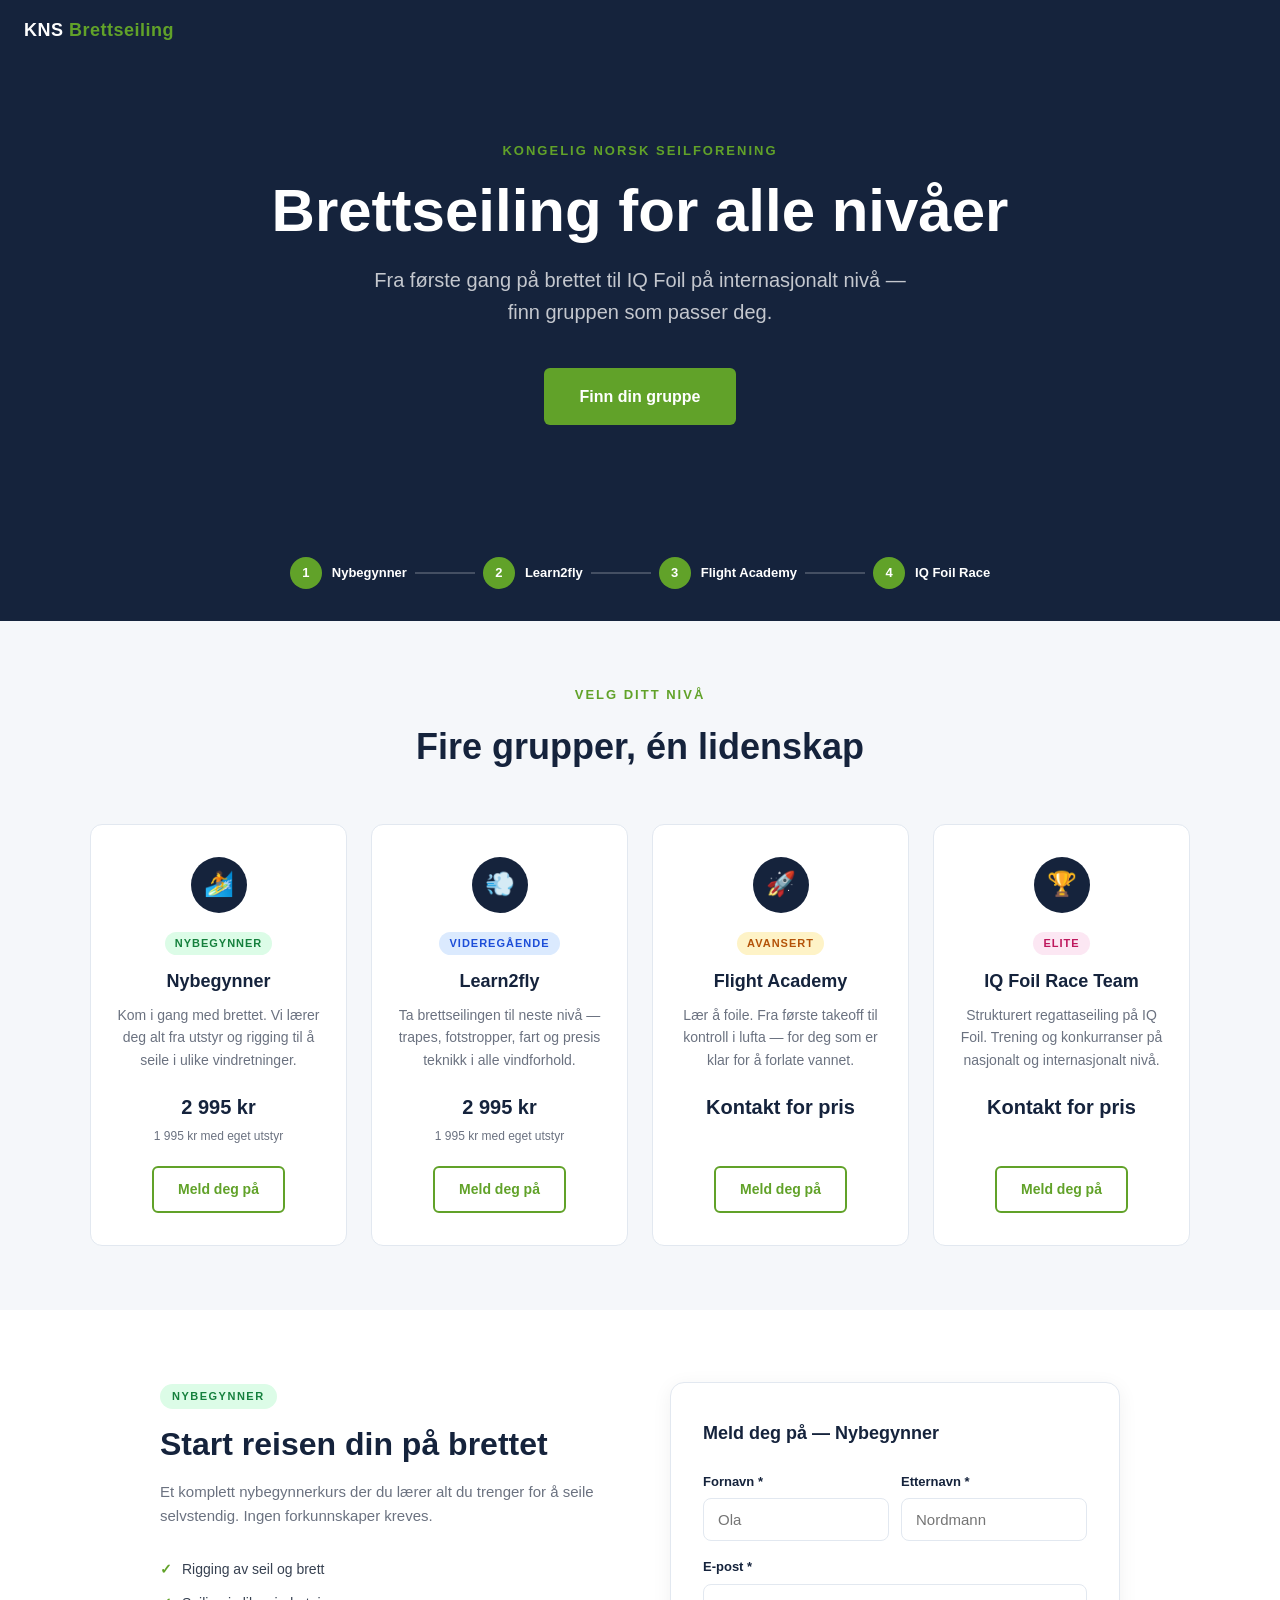
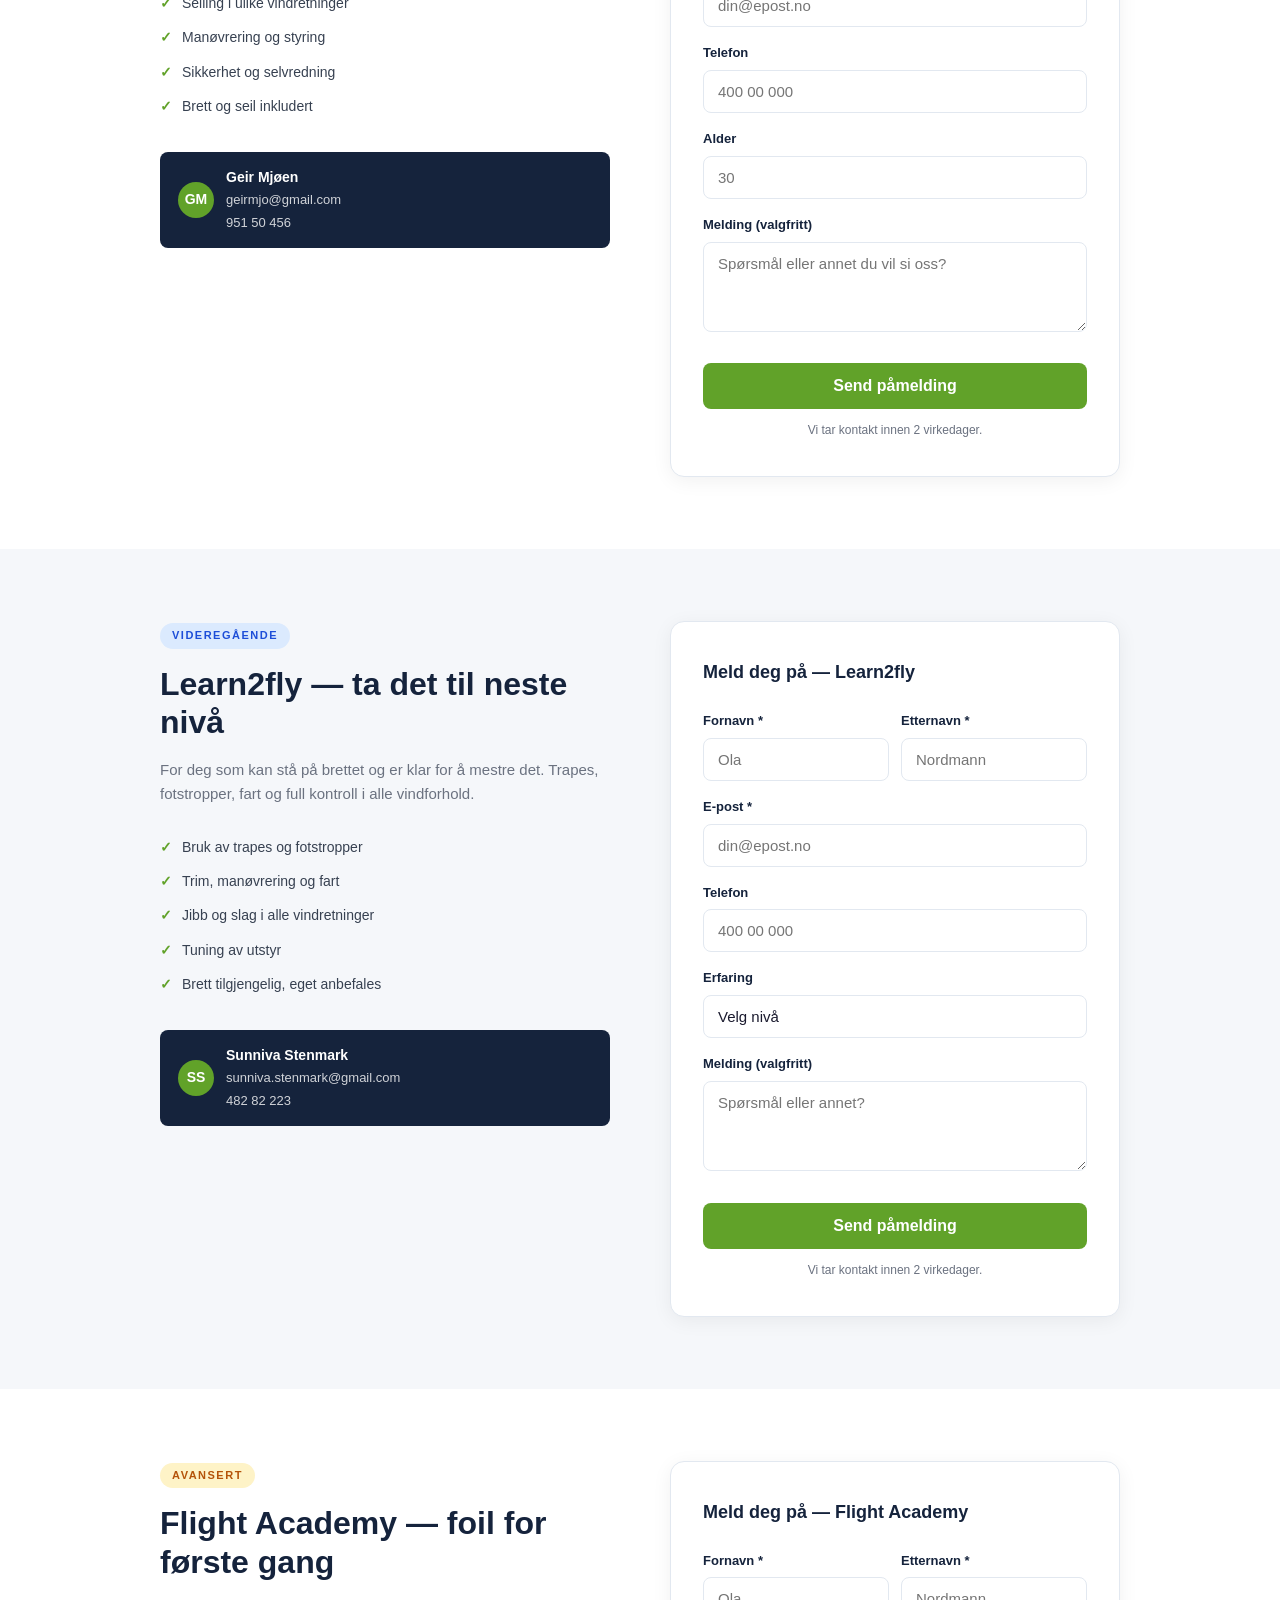
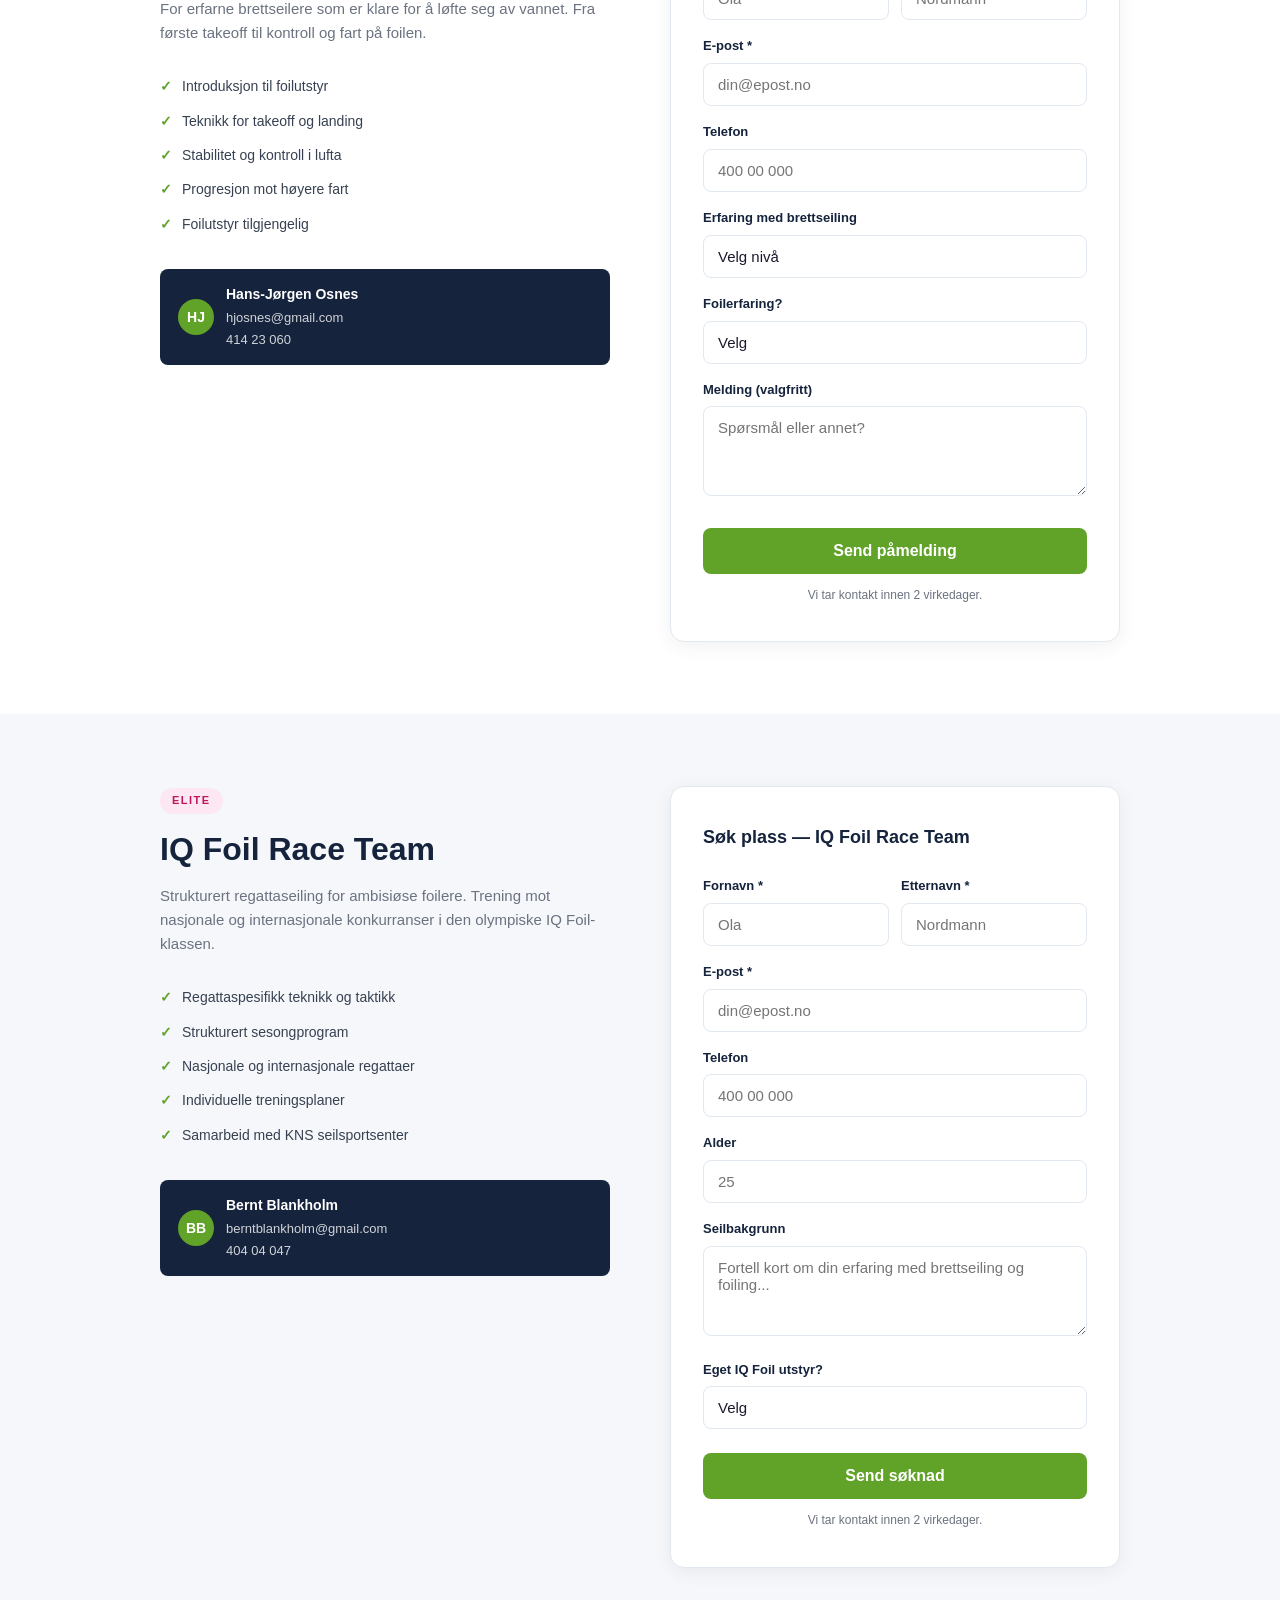
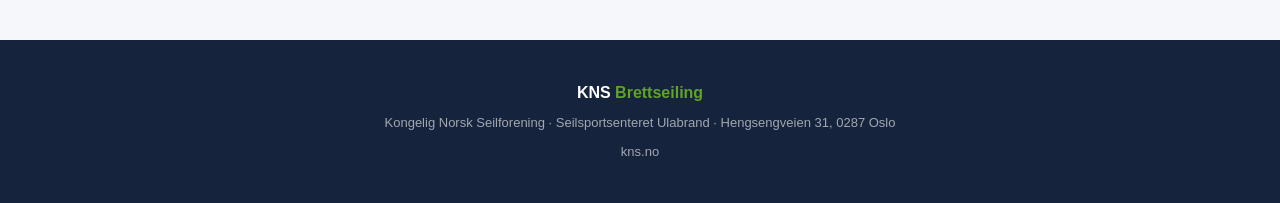
==== index.html @ b3ceb1b2 "Brettseiling KNS landing page" ====
<!DOCTYPE html>
<html lang="no">
<head>
  <meta charset="UTF-8" />
  <meta name="viewport" content="width=device-width, initial-scale=1.0" />
  <title>Brettseiling på KNS — Finn din gruppe</title>
  <meta name="description" content="Brettseiling for alle nivåer på Kongelig Norsk Seilforening. Fra nybegynner til IQ Foil Race Team." />
  <style>
    *, *::before, *::after { box-sizing: border-box; margin: 0; padding: 0; }

    :root {
      --navy: #15233c;
      --green: #61a229;
      --green-dark: #4e8520;
      --white: #ffffff;
      --light: #f5f7fa;
      --gray: #6b7280;
      --border: #e2e8f0;
    }

    html { scroll-behavior: smooth; }

    body {
      font-family: -apple-system, BlinkMacSystemFont, 'Segoe UI', Roboto, sans-serif;
      color: #1a1a2e;
      background: var(--white);
      line-height: 1.6;
    }

    /* NAV */
    nav {
      background: var(--navy);
      padding: 16px 24px;
      display: flex;
      align-items: center;
      justify-content: space-between;
    }
    nav .logo {
      color: white;
      font-size: 18px;
      font-weight: 700;
      letter-spacing: 0.5px;
      text-decoration: none;
    }
    nav .logo span { color: var(--green); }

    /* HERO */
    .hero {
      background: var(--navy);
      color: white;
      text-align: center;
      padding: 80px 24px 100px;
    }
    .hero .kicker {
      font-size: 13px;
      font-weight: 600;
      letter-spacing: 2px;
      text-transform: uppercase;
      color: var(--green);
      margin-bottom: 16px;
    }
    .hero h1 {
      font-size: clamp(32px, 6vw, 60px);
      font-weight: 800;
      line-height: 1.1;
      margin-bottom: 20px;
    }
    .hero p {
      font-size: clamp(16px, 2.5vw, 20px);
      color: rgba(255,255,255,0.75);
      max-width: 560px;
      margin: 0 auto 40px;
    }
    .hero-cta {
      display: inline-block;
      background: var(--green);
      color: white;
      font-weight: 700;
      font-size: 16px;
      padding: 16px 36px;
      border-radius: 6px;
      text-decoration: none;
      transition: background 0.2s;
    }
    .hero-cta:hover { background: var(--green-dark); }

    /* GROUPS OVERVIEW */
    .groups-section {
      padding: 64px 24px;
      background: var(--light);
    }
    .section-label {
      text-align: center;
      font-size: 13px;
      font-weight: 600;
      letter-spacing: 2px;
      text-transform: uppercase;
      color: var(--green);
      margin-bottom: 12px;
    }
    .section-title {
      text-align: center;
      font-size: clamp(24px, 4vw, 36px);
      font-weight: 800;
      color: var(--navy);
      margin-bottom: 48px;
    }
    .groups-grid {
      display: grid;
      grid-template-columns: repeat(auto-fit, minmax(240px, 1fr));
      gap: 24px;
      max-width: 1100px;
      margin: 0 auto;
    }
    .group-card {
      background: white;
      border-radius: 12px;
      padding: 32px 24px;
      border: 1px solid var(--border);
      text-align: center;
      transition: transform 0.2s, box-shadow 0.2s;
    }
    .group-card:hover { transform: translateY(-4px); box-shadow: 0 12px 32px rgba(0,0,0,0.1); }
    .group-card .icon {
      width: 56px;
      height: 56px;
      border-radius: 50%;
      background: var(--navy);
      display: flex;
      align-items: center;
      justify-content: center;
      margin: 0 auto 16px;
      font-size: 24px;
    }
    .group-card h3 {
      font-size: 18px;
      font-weight: 700;
      color: var(--navy);
      margin-bottom: 8px;
    }
    .group-card .level-badge {
      display: inline-block;
      font-size: 11px;
      font-weight: 700;
      letter-spacing: 1px;
      text-transform: uppercase;
      padding: 3px 10px;
      border-radius: 20px;
      margin-bottom: 12px;
    }
    .badge-beginner { background: #dcfce7; color: #15803d; }
    .badge-intermediate { background: #dbeafe; color: #1d4ed8; }
    .badge-advanced { background: #fef3c7; color: #b45309; }
    .badge-elite { background: #fce7f3; color: #be185d; }
    .group-card p {
      font-size: 14px;
      color: var(--gray);
      margin-bottom: 20px;
    }
    .group-card .price {
      font-size: 20px;
      font-weight: 800;
      color: var(--navy);
      margin-bottom: 4px;
    }
    .group-card .price-sub {
      font-size: 12px;
      color: var(--gray);
      margin-bottom: 20px;
    }
    .btn-outline {
      display: inline-block;
      border: 2px solid var(--green);
      color: var(--green);
      font-weight: 700;
      font-size: 14px;
      padding: 10px 24px;
      border-radius: 6px;
      text-decoration: none;
      transition: background 0.2s, color 0.2s;
    }
    .btn-outline:hover { background: var(--green); color: white; }

    /* PROGRESS STRIP */
    .progress-strip {
      background: var(--navy);
      padding: 32px 24px;
    }
    .progress-inner {
      max-width: 900px;
      margin: 0 auto;
      display: flex;
      align-items: center;
      justify-content: center;
      gap: 0;
      flex-wrap: wrap;
    }
    .progress-step {
      display: flex;
      align-items: center;
      gap: 10px;
      flex-shrink: 0;
    }
    .progress-step .dot {
      width: 32px;
      height: 32px;
      border-radius: 50%;
      background: var(--green);
      color: white;
      font-weight: 800;
      font-size: 13px;
      display: flex;
      align-items: center;
      justify-content: center;
      flex-shrink: 0;
    }
    .progress-step .label {
      font-size: 13px;
      font-weight: 600;
      color: white;
    }
    .progress-line {
      flex: 1;
      min-width: 20px;
      max-width: 60px;
      height: 2px;
      background: rgba(255,255,255,0.2);
      margin: 0 8px;
    }

    /* REGISTRATION SECTIONS */
    .reg-section {
      padding: 72px 24px;
    }
    .reg-section:nth-child(even) { background: var(--light); }

    .reg-inner {
      max-width: 960px;
      margin: 0 auto;
      display: grid;
      grid-template-columns: 1fr 1fr;
      gap: 60px;
      align-items: start;
    }

    @media (max-width: 720px) {
      .reg-inner { grid-template-columns: 1fr; gap: 40px; }
    }

    .reg-info .tag {
      display: inline-block;
      font-size: 11px;
      font-weight: 700;
      letter-spacing: 1.5px;
      text-transform: uppercase;
      padding: 4px 12px;
      border-radius: 20px;
      margin-bottom: 16px;
    }
    .reg-info h2 {
      font-size: clamp(22px, 3.5vw, 32px);
      font-weight: 800;
      color: var(--navy);
      margin-bottom: 16px;
      line-height: 1.2;
    }
    .reg-info p {
      color: var(--gray);
      font-size: 15px;
      margin-bottom: 24px;
    }
    .reg-info ul {
      list-style: none;
      margin-bottom: 28px;
    }
    .reg-info ul li {
      font-size: 14px;
      color: #374151;
      padding: 6px 0;
      padding-left: 22px;
      position: relative;
    }
    .reg-info ul li::before {
      content: '✓';
      position: absolute;
      left: 0;
      color: var(--green);
      font-weight: 700;
    }
    .contact-chip {
      display: flex;
      align-items: center;
      gap: 12px;
      background: var(--navy);
      color: white;
      border-radius: 8px;
      padding: 14px 18px;
      font-size: 14px;
    }
    .contact-chip .avatar {
      width: 36px;
      height: 36px;
      border-radius: 50%;
      background: var(--green);
      display: flex;
      align-items: center;
      justify-content: center;
      font-weight: 700;
      font-size: 14px;
      flex-shrink: 0;
    }
    .contact-chip .name { font-weight: 700; }
    .contact-chip a { color: rgba(255,255,255,0.8); text-decoration: none; font-size: 13px; }
    .contact-chip a:hover { color: white; }

    /* FORM */
    .reg-form {
      background: white;
      border: 1px solid var(--border);
      border-radius: 14px;
      padding: 36px 32px;
      box-shadow: 0 4px 20px rgba(0,0,0,0.06);
    }
    .reg-form h3 {
      font-size: 18px;
      font-weight: 700;
      color: var(--navy);
      margin-bottom: 24px;
    }
    .form-group { margin-bottom: 16px; }
    .form-group label {
      display: block;
      font-size: 13px;
      font-weight: 600;
      color: var(--navy);
      margin-bottom: 6px;
    }
    .form-group input,
    .form-group textarea,
    .form-group select {
      width: 100%;
      padding: 12px 14px;
      border: 1.5px solid var(--border);
      border-radius: 8px;
      font-size: 15px;
      font-family: inherit;
      color: #1a1a2e;
      background: white;
      transition: border-color 0.2s;
      appearance: none;
    }
    .form-group input:focus,
    .form-group textarea:focus,
    .form-group select:focus {
      outline: none;
      border-color: var(--green);
    }
    .form-group textarea { resize: vertical; min-height: 90px; }
    .form-row { display: grid; grid-template-columns: 1fr 1fr; gap: 12px; }

    .btn-submit {
      width: 100%;
      background: var(--green);
      color: white;
      font-weight: 700;
      font-size: 16px;
      padding: 14px;
      border: none;
      border-radius: 8px;
      cursor: pointer;
      margin-top: 8px;
      transition: background 0.2s;
    }
    .btn-submit:hover { background: var(--green-dark); }
    .form-note {
      text-align: center;
      font-size: 12px;
      color: var(--gray);
      margin-top: 12px;
    }

    /* SUCCESS STATE */
    .form-success {
      display: none;
      text-align: center;
      padding: 40px 20px;
    }
    .form-success .checkmark { font-size: 48px; margin-bottom: 16px; }
    .form-success h3 { font-size: 20px; color: var(--navy); margin-bottom: 8px; }
    .form-success p { color: var(--gray); font-size: 14px; }

    /* FOOTER */
    footer {
      background: var(--navy);
      color: rgba(255,255,255,0.6);
      text-align: center;
      padding: 40px 24px;
      font-size: 13px;
    }
    footer a { color: rgba(255,255,255,0.6); text-decoration: none; }
    footer a:hover { color: white; }
    footer .footer-brand { font-size: 16px; font-weight: 700; color: white; margin-bottom: 8px; }
    footer .footer-brand span { color: var(--green); }

    @media (max-width: 480px) {
      .form-row { grid-template-columns: 1fr; }
      .reg-form { padding: 24px 20px; }
    }
  </style>
</head>
<body>

<nav>
  <a href="#" class="logo">KNS <span>Brettseiling</span></a>
</nav>

<section class="hero">
  <p class="kicker">Kongelig Norsk Seilforening</p>
  <h1>Brettseiling for alle nivåer</h1>
  <p>Fra første gang på brettet til IQ Foil på internasjonalt nivå — finn gruppen som passer deg.</p>
  <a href="#grupper" class="hero-cta">Finn din gruppe</a>
</section>

<div class="progress-strip">
  <div class="progress-inner">
    <div class="progress-step">
      <div class="dot">1</div>
      <span class="label">Nybegynner</span>
    </div>
    <div class="progress-line"></div>
    <div class="progress-step">
      <div class="dot">2</div>
      <span class="label">Learn2fly</span>
    </div>
    <div class="progress-line"></div>
    <div class="progress-step">
      <div class="dot">3</div>
      <span class="label">Flight Academy</span>
    </div>
    <div class="progress-line"></div>
    <div class="progress-step">
      <div class="dot">4</div>
      <span class="label">IQ Foil Race</span>
    </div>
  </div>
</div>

<section class="groups-section" id="grupper">
  <p class="section-label">Velg ditt nivå</p>
  <h2 class="section-title">Fire grupper, én lidenskap</h2>
  <div class="groups-grid">
    <div class="group-card">
      <div class="icon">🏄</div>
      <span class="level-badge badge-beginner">Nybegynner</span>
      <h3>Nybegynner</h3>
      <p>Kom i gang med brettet. Vi lærer deg alt fra utstyr og rigging til å seile i ulike vindretninger.</p>
      <div class="price">2 995 kr</div>
      <div class="price-sub">1 995 kr med eget utstyr</div>
      <a href="#nybegynner" class="btn-outline">Meld deg på</a>
    </div>
    <div class="group-card">
      <div class="icon">💨</div>
      <span class="level-badge badge-intermediate">Videregående</span>
      <h3>Learn2fly</h3>
      <p>Ta brettseilingen til neste nivå — trapes, fotstropper, fart og presis teknikk i alle vindforhold.</p>
      <div class="price">2 995 kr</div>
      <div class="price-sub">1 995 kr med eget utstyr</div>
      <a href="#learn2fly" class="btn-outline">Meld deg på</a>
    </div>
    <div class="group-card">
      <div class="icon">🚀</div>
      <span class="level-badge badge-advanced">Avansert</span>
      <h3>Flight Academy</h3>
      <p>Lær å foile. Fra første takeoff til kontroll i lufta — for deg som er klar for å forlate vannet.</p>
      <div class="price">Kontakt for pris</div>
      <div class="price-sub">&nbsp;</div>
      <a href="#flight-academy" class="btn-outline">Meld deg på</a>
    </div>
    <div class="group-card">
      <div class="icon">🏆</div>
      <span class="level-badge badge-elite">Elite</span>
      <h3>IQ Foil Race Team</h3>
      <p>Strukturert regattaseiling på IQ Foil. Trening og konkurranser på nasjonalt og internasjonalt nivå.</p>
      <div class="price">Kontakt for pris</div>
      <div class="price-sub">&nbsp;</div>
      <a href="#iqfoil" class="btn-outline">Meld deg på</a>
    </div>
  </div>
</section>

<!-- 1. NYBEGYNNER -->
<section class="reg-section" id="nybegynner">
  <div class="reg-inner">
    <div class="reg-info">
      <span class="tag badge-beginner">Nybegynner</span>
      <h2>Start reisen din på brettet</h2>
      <p>Et komplett nybegynnerkurs der du lærer alt du trenger for å seile selvstendig. Ingen forkunnskaper kreves.</p>
      <ul>
        <li>Rigging av seil og brett</li>
        <li>Seiling i ulike vindretninger</li>
        <li>Manøvrering og styring</li>
        <li>Sikkerhet og selvredning</li>
        <li>Brett og seil inkludert</li>
      </ul>
      <div class="contact-chip">
        <div class="avatar">GM</div>
        <div>
          <div class="name">Geir Mjøen</div>
          <a href="mailto:geirmjo@gmail.com">geirmjo@gmail.com</a><br>
          <a href="tel:+4795150456">951 50 456</a>
        </div>
      </div>
    </div>
    <div class="reg-form" id="form-nybegynner">
      <h3>Meld deg på — Nybegynner</h3>
      <form name="nybegynner" method="POST" data-netlify="true" netlify-honeypot="bot-field">
        <input type="hidden" name="form-name" value="nybegynner" />
        <p style="display:none"><input name="bot-field" /></p>
        <div class="form-row">
          <div class="form-group">
            <label for="nb-fornavn">Fornavn *</label>
            <input type="text" id="nb-fornavn" name="fornavn" required placeholder="Ola" />
          </div>
          <div class="form-group">
            <label for="nb-etternavn">Etternavn *</label>
            <input type="text" id="nb-etternavn" name="etternavn" required placeholder="Nordmann" />
          </div>
        </div>
        <div class="form-group">
          <label for="nb-epost">E-post *</label>
          <input type="email" id="nb-epost" name="epost" required placeholder="din@epost.no" />
        </div>
        <div class="form-group">
          <label for="nb-telefon">Telefon</label>
          <input type="tel" id="nb-telefon" name="telefon" placeholder="400 00 000" />
        </div>
        <div class="form-group">
          <label for="nb-alder">Alder</label>
          <input type="number" id="nb-alder" name="alder" placeholder="30" min="8" max="99" />
        </div>
        <div class="form-group">
          <label for="nb-melding">Melding (valgfritt)</label>
          <textarea id="nb-melding" name="melding" placeholder="Spørsmål eller annet du vil si oss?"></textarea>
        </div>
        <button type="submit" class="btn-submit">Send påmelding</button>
        <p class="form-note">Vi tar kontakt innen 2 virkedager.</p>
      </form>
      <div class="form-success" id="success-nybegynner">
        <div class="checkmark">✅</div>
        <h3>Takk for påmeldingen!</h3>
        <p>Geir tar kontakt med deg snart.</p>
      </div>
    </div>
  </div>
</section>

<!-- 2. LEARN2FLY -->
<section class="reg-section" id="learn2fly">
  <div class="reg-inner">
    <div class="reg-info">
      <span class="tag badge-intermediate">Videregående</span>
      <h2>Learn2fly — ta det til neste nivå</h2>
      <p>For deg som kan stå på brettet og er klar for å mestre det. Trapes, fotstropper, fart og full kontroll i alle vindforhold.</p>
      <ul>
        <li>Bruk av trapes og fotstropper</li>
        <li>Trim, manøvrering og fart</li>
        <li>Jibb og slag i alle vindretninger</li>
        <li>Tuning av utstyr</li>
        <li>Brett tilgjengelig, eget anbefales</li>
      </ul>
      <div class="contact-chip">
        <div class="avatar">SS</div>
        <div>
          <div class="name">Sunniva Stenmark</div>
          <a href="mailto:sunniva.stenmark@gmail.com">sunniva.stenmark@gmail.com</a><br>
          <a href="tel:+4748282223">482 82 223</a>
        </div>
      </div>
    </div>
    <div class="reg-form" id="form-learn2fly">
      <h3>Meld deg på — Learn2fly</h3>
      <form name="learn2fly" method="POST" data-netlify="true" netlify-honeypot="bot-field">
        <input type="hidden" name="form-name" value="learn2fly" />
        <p style="display:none"><input name="bot-field" /></p>
        <div class="form-row">
          <div class="form-group">
            <label for="l2f-fornavn">Fornavn *</label>
            <input type="text" id="l2f-fornavn" name="fornavn" required placeholder="Ola" />
          </div>
          <div class="form-group">
            <label for="l2f-etternavn">Etternavn *</label>
            <input type="text" id="l2f-etternavn" name="etternavn" required placeholder="Nordmann" />
          </div>
        </div>
        <div class="form-group">
          <label for="l2f-epost">E-post *</label>
          <input type="email" id="l2f-epost" name="epost" required placeholder="din@epost.no" />
        </div>
        <div class="form-group">
          <label for="l2f-telefon">Telefon</label>
          <input type="tel" id="l2f-telefon" name="telefon" placeholder="400 00 000" />
        </div>
        <div class="form-group">
          <label for="l2f-erfaring">Erfaring</label>
          <select id="l2f-erfaring" name="erfaring">
            <option value="">Velg nivå</option>
            <option>Fullført nybegynnerkurs</option>
            <option>Noe erfaring, selvlært</option>
            <option>Seilt noen sesonger</option>
          </select>
        </div>
        <div class="form-group">
          <label for="l2f-melding">Melding (valgfritt)</label>
          <textarea id="l2f-melding" name="melding" placeholder="Spørsmål eller annet?"></textarea>
        </div>
        <button type="submit" class="btn-submit">Send påmelding</button>
        <p class="form-note">Vi tar kontakt innen 2 virkedager.</p>
      </form>
      <div class="form-success" id="success-learn2fly">
        <div class="checkmark">✅</div>
        <h3>Takk for påmeldingen!</h3>
        <p>Sunniva tar kontakt med deg snart.</p>
      </div>
    </div>
  </div>
</section>

<!-- 3. FLIGHT ACADEMY -->
<section class="reg-section" id="flight-academy">
  <div class="reg-inner">
    <div class="reg-info">
      <span class="tag badge-advanced">Avansert</span>
      <h2>Flight Academy — foil for første gang</h2>
      <p>For erfarne brettseilere som er klare for å løfte seg av vannet. Fra første takeoff til kontroll og fart på foilen.</p>
      <ul>
        <li>Introduksjon til foilutstyr</li>
        <li>Teknikk for takeoff og landing</li>
        <li>Stabilitet og kontroll i lufta</li>
        <li>Progresjon mot høyere fart</li>
        <li>Foilutstyr tilgjengelig</li>
      </ul>
      <div class="contact-chip">
        <div class="avatar">HJ</div>
        <div>
          <div class="name">Hans-Jørgen Osnes</div>
          <a href="mailto:hjosnes@gmail.com">hjosnes@gmail.com</a><br>
          <a href="tel:+4741423060">414 23 060</a>
        </div>
      </div>
    </div>
    <div class="reg-form" id="form-flight">
      <h3>Meld deg på — Flight Academy</h3>
      <form name="flight-academy" method="POST" data-netlify="true" netlify-honeypot="bot-field">
        <input type="hidden" name="form-name" value="flight-academy" />
        <p style="display:none"><input name="bot-field" /></p>
        <div class="form-row">
          <div class="form-group">
            <label for="fa-fornavn">Fornavn *</label>
            <input type="text" id="fa-fornavn" name="fornavn" required placeholder="Ola" />
          </div>
          <div class="form-group">
            <label for="fa-etternavn">Etternavn *</label>
            <input type="text" id="fa-etternavn" name="etternavn" required placeholder="Nordmann" />
          </div>
        </div>
        <div class="form-group">
          <label for="fa-epost">E-post *</label>
          <input type="email" id="fa-epost" name="epost" required placeholder="din@epost.no" />
        </div>
        <div class="form-group">
          <label for="fa-telefon">Telefon</label>
          <input type="tel" id="fa-telefon" name="telefon" placeholder="400 00 000" />
        </div>
        <div class="form-group">
          <label for="fa-erfaring">Erfaring med brettseiling</label>
          <select id="fa-erfaring" name="erfaring">
            <option value="">Velg nivå</option>
            <option>1–2 sesonger</option>
            <option>3–5 sesonger</option>
            <option>Mer enn 5 sesonger</option>
          </select>
        </div>
        <div class="form-group">
          <label for="fa-foil">Foilerfaring?</label>
          <select id="fa-foil" name="foilerfaring">
            <option value="">Velg</option>
            <option>Ingen foilerfaring</option>
            <option>Prøvd foil noen ganger</option>
            <option>Noe foilerfaring</option>
          </select>
        </div>
        <div class="form-group">
          <label for="fa-melding">Melding (valgfritt)</label>
          <textarea id="fa-melding" name="melding" placeholder="Spørsmål eller annet?"></textarea>
        </div>
        <button type="submit" class="btn-submit">Send påmelding</button>
        <p class="form-note">Vi tar kontakt innen 2 virkedager.</p>
      </form>
      <div class="form-success" id="success-flight">
        <div class="checkmark">✅</div>
        <h3>Takk for påmeldingen!</h3>
        <p>Hans-Jørgen tar kontakt med deg snart.</p>
      </div>
    </div>
  </div>
</section>

<!-- 4. IQ FOIL RACE TEAM -->
<section class="reg-section" id="iqfoil">
  <div class="reg-inner">
    <div class="reg-info">
      <span class="tag badge-elite">Elite</span>
      <h2>IQ Foil Race Team</h2>
      <p>Strukturert regattaseiling for ambisiøse foilere. Trening mot nasjonale og internasjonale konkurranser i den olympiske IQ Foil-klassen.</p>
      <ul>
        <li>Regattaspesifikk teknikk og taktikk</li>
        <li>Strukturert sesongprogram</li>
        <li>Nasjonale og internasjonale regattaer</li>
        <li>Individuelle treningsplaner</li>
        <li>Samarbeid med KNS seilsportsenter</li>
      </ul>
      <div class="contact-chip">
        <div class="avatar">BB</div>
        <div>
          <div class="name">Bernt Blankholm</div>
          <a href="mailto:berntblankholm@gmail.com">berntblankholm@gmail.com</a><br>
          <a href="tel:+4740404047">404 04 047</a>
        </div>
      </div>
    </div>
    <div class="reg-form" id="form-iqfoil">
      <h3>Søk plass — IQ Foil Race Team</h3>
      <form name="iqfoil-race" method="POST" data-netlify="true" netlify-honeypot="bot-field">
        <input type="hidden" name="form-name" value="iqfoil-race" />
        <p style="display:none"><input name="bot-field" /></p>
        <div class="form-row">
          <div class="form-group">
            <label for="iq-fornavn">Fornavn *</label>
            <input type="text" id="iq-fornavn" name="fornavn" required placeholder="Ola" />
          </div>
          <div class="form-group">
            <label for="iq-etternavn">Etternavn *</label>
            <input type="text" id="iq-etternavn" name="etternavn" required placeholder="Nordmann" />
          </div>
        </div>
        <div class="form-group">
          <label for="iq-epost">E-post *</label>
          <input type="email" id="iq-epost" name="epost" required placeholder="din@epost.no" />
        </div>
        <div class="form-group">
          <label for="iq-telefon">Telefon</label>
          <input type="tel" id="iq-telefon" name="telefon" placeholder="400 00 000" />
        </div>
        <div class="form-group">
          <label for="iq-alder">Alder</label>
          <input type="number" id="iq-alder" name="alder" placeholder="25" min="12" max="60" />
        </div>
        <div class="form-group">
          <label for="iq-bakgrunn">Seilbakgrunn</label>
          <textarea id="iq-bakgrunn" name="bakgrunn" placeholder="Fortell kort om din erfaring med brettseiling og foiling..."></textarea>
        </div>
        <div class="form-group">
          <label for="iq-utstyr">Eget IQ Foil utstyr?</label>
          <select id="iq-utstyr" name="utstyr">
            <option value="">Velg</option>
            <option>Ja, fullrig</option>
            <option>Delvis utstyr</option>
            <option>Nei, trenger utstyr</option>
          </select>
        </div>
        <button type="submit" class="btn-submit">Send søknad</button>
        <p class="form-note">Vi tar kontakt innen 2 virkedager.</p>
      </form>
      <div class="form-success" id="success-iqfoil">
        <div class="checkmark">✅</div>
        <h3>Takk for søknaden!</h3>
        <p>Bernt tar kontakt med deg snart.</p>
      </div>
    </div>
  </div>
</section>

<footer>
  <div class="footer-brand">KNS <span>Brettseiling</span></div>
  <p>Kongelig Norsk Seilforening · Seilsportsenteret Ulabrand · Hengsengveien 31, 0287 Oslo</p>
  <p style="margin-top:8px"><a href="https://www.kns.no">kns.no</a></p>
</footer>

<script>
  const params = new URLSearchParams(window.location.search);
  if (params.has('success')) {
    const name = params.get('success');
    const map = { 'nybegynner': 'nybegynner', 'learn2fly': 'learn2fly', 'flight-academy': 'flight', 'iqfoil-race': 'iqfoil' };
    const key = map[name];
    if (key) {
      const formWrap = document.getElementById('form-' + key);
      const successEl = document.getElementById('success-' + key);
      if (formWrap) formWrap.querySelector('form').style.display = 'none';
      if (successEl) successEl.style.display = 'block';
    }
  }
  document.querySelectorAll('[data-netlify="true"]').forEach(form => {
    form.addEventListener('submit', function() {
      const n = form.getAttribute('name');
      const anchor = n === 'nybegynner' ? 'nybegynner' : n === 'learn2fly' ? 'learn2fly' : n === 'flight-academy' ? 'flight-academy' : 'iqfoil';
      form.setAttribute('action', '/?success=' + n + '#' + anchor);
    });
  });
</script>

</body>
</html>
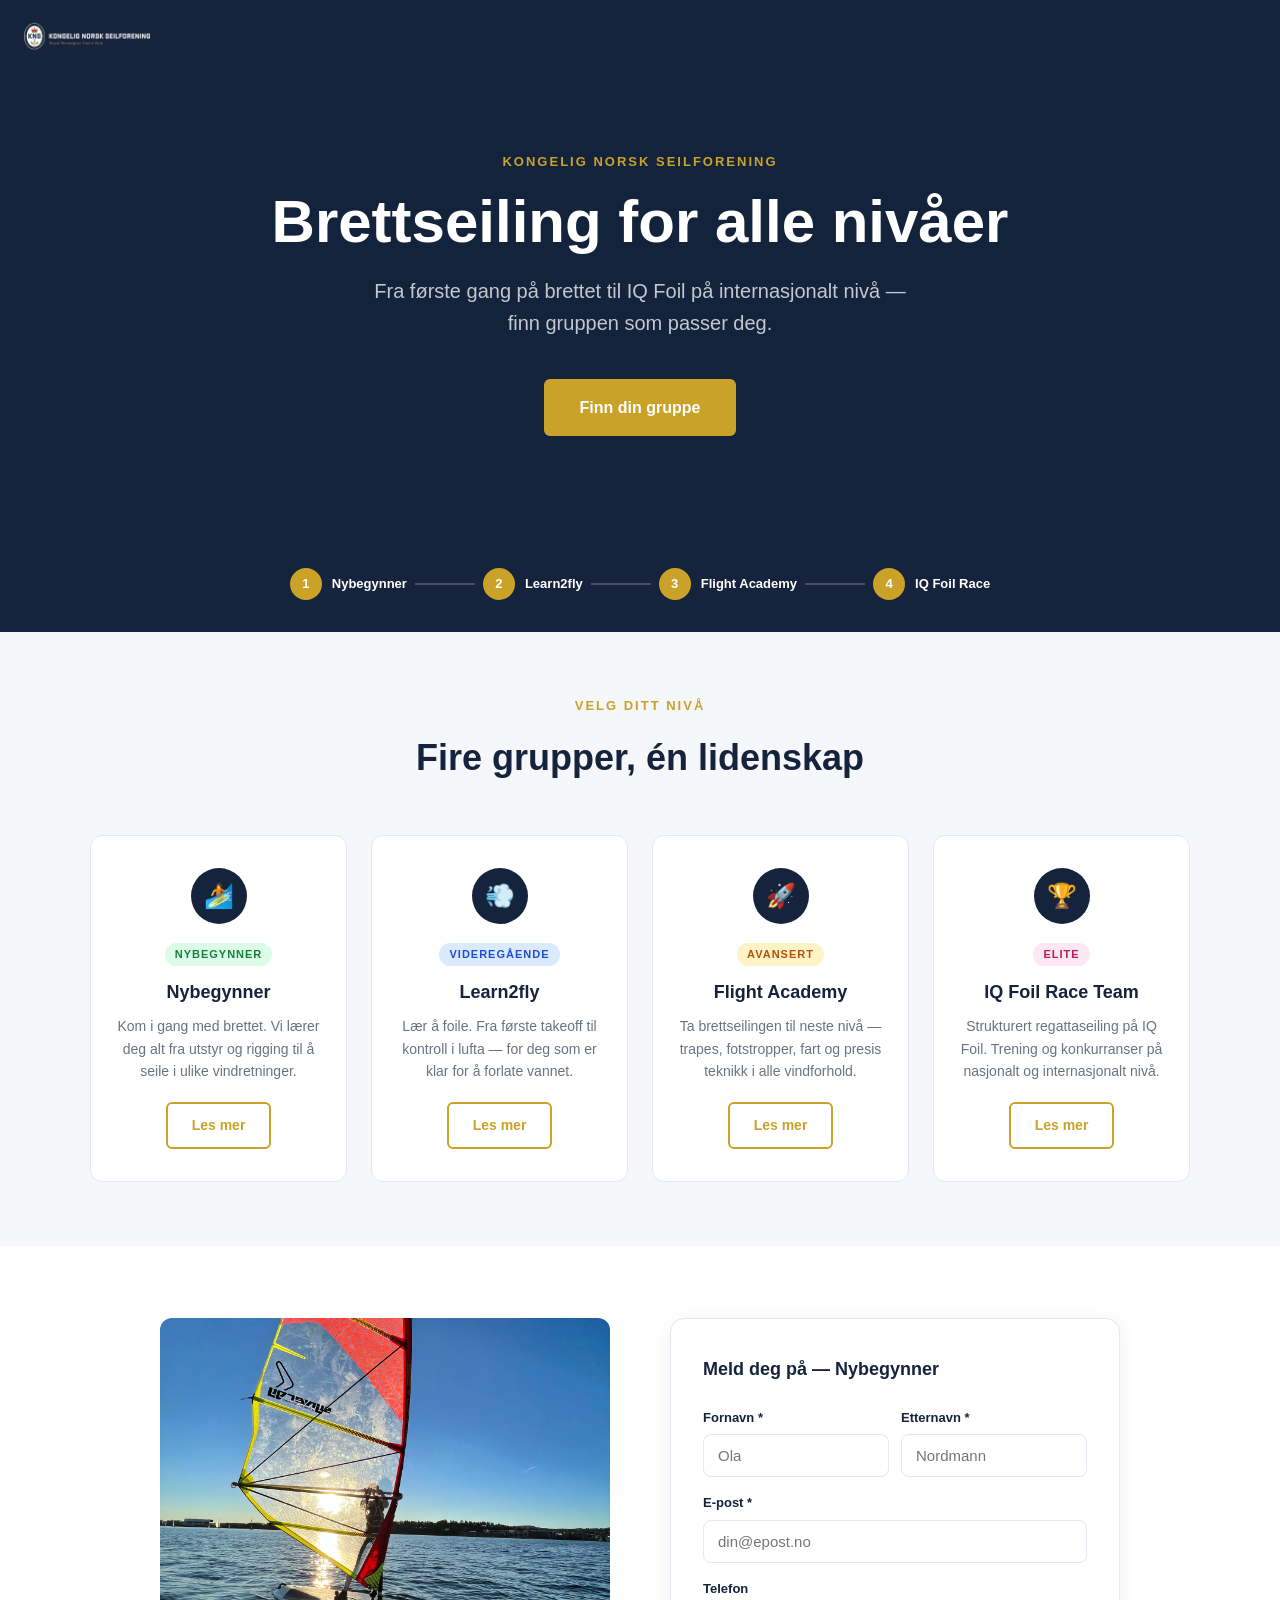
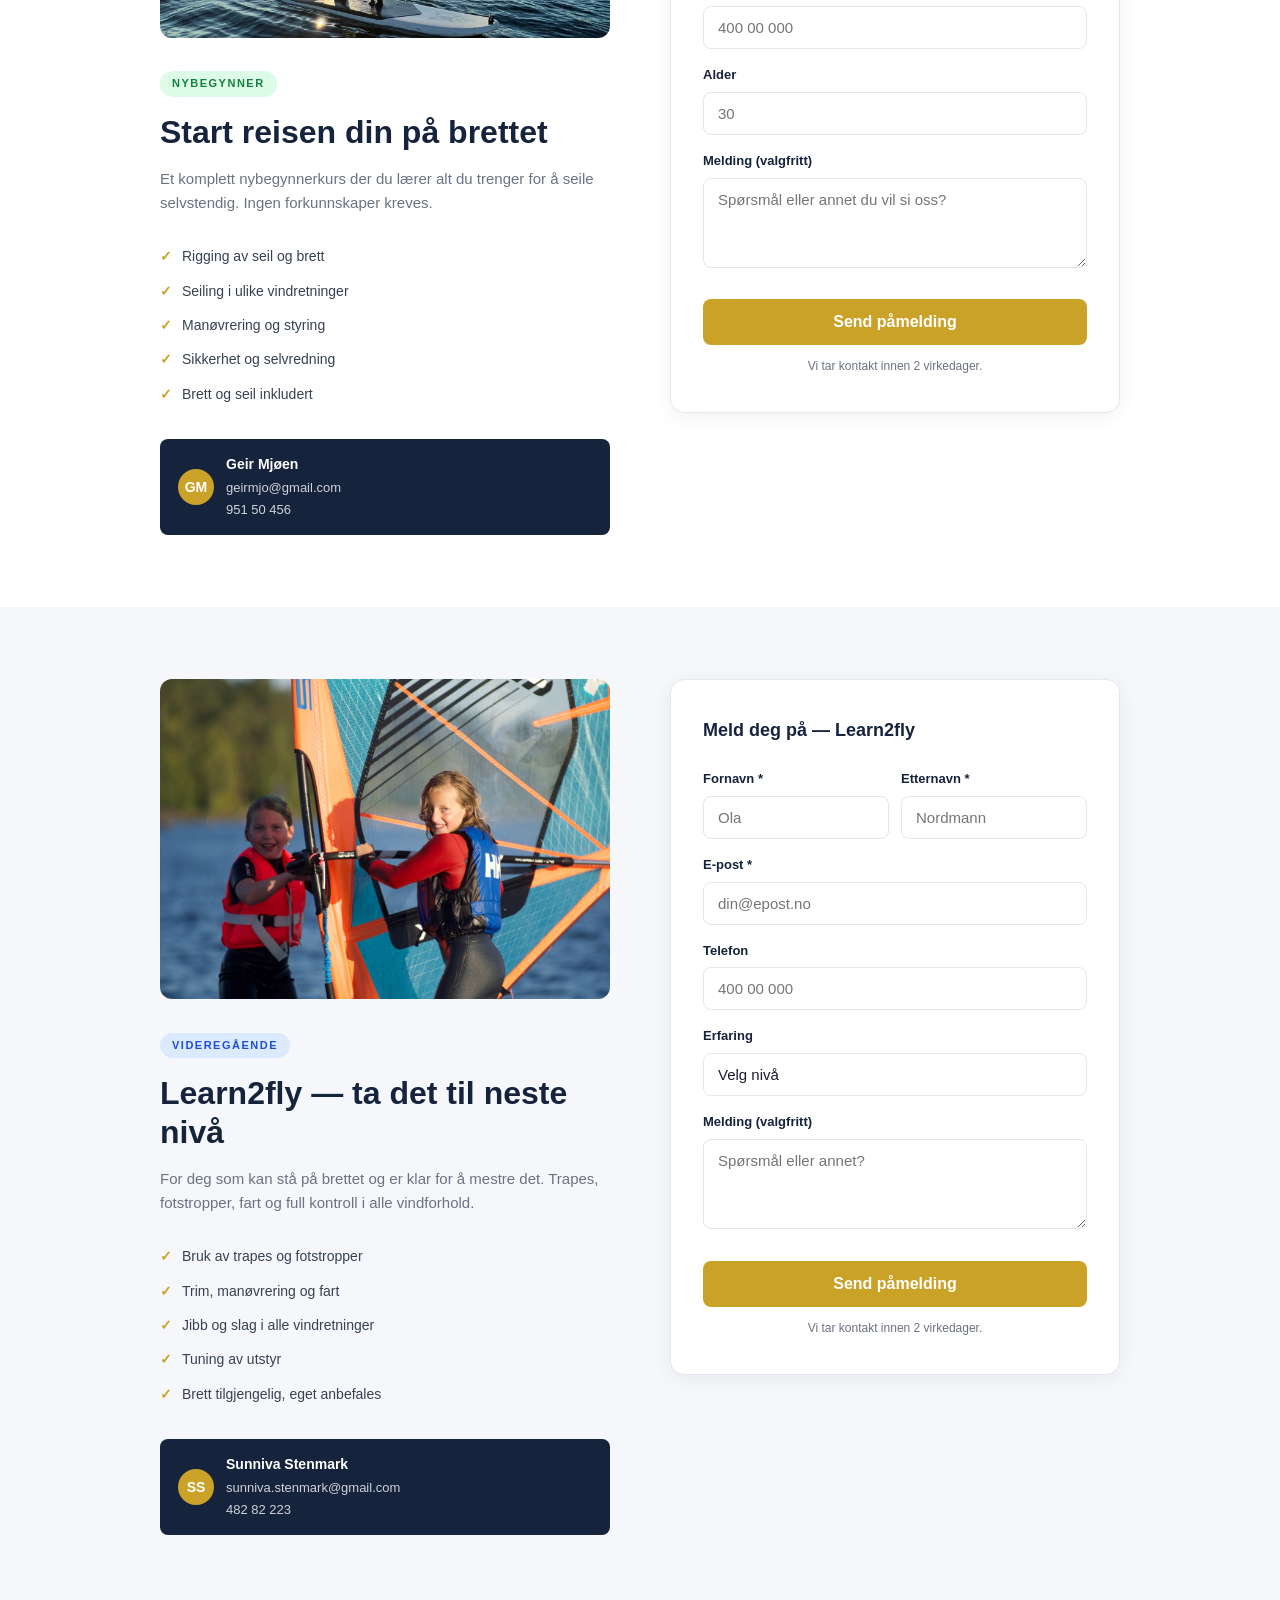
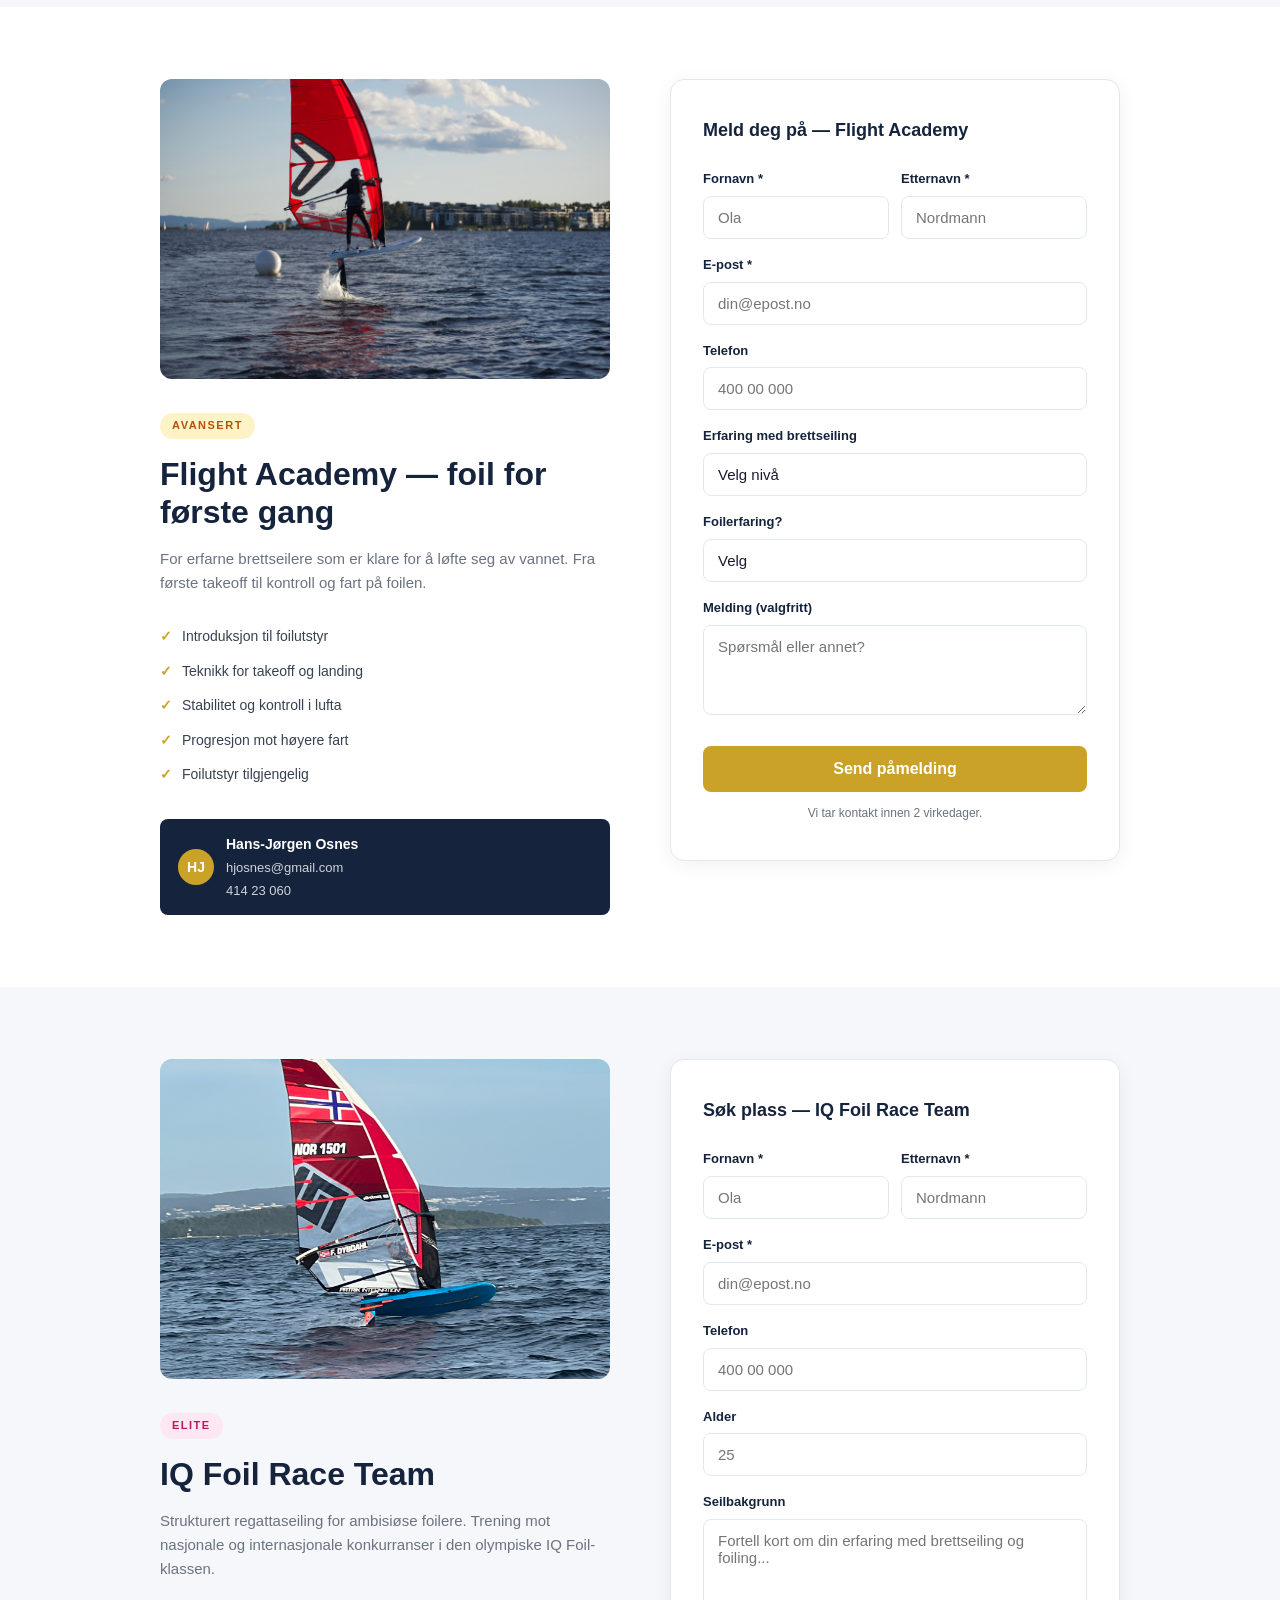
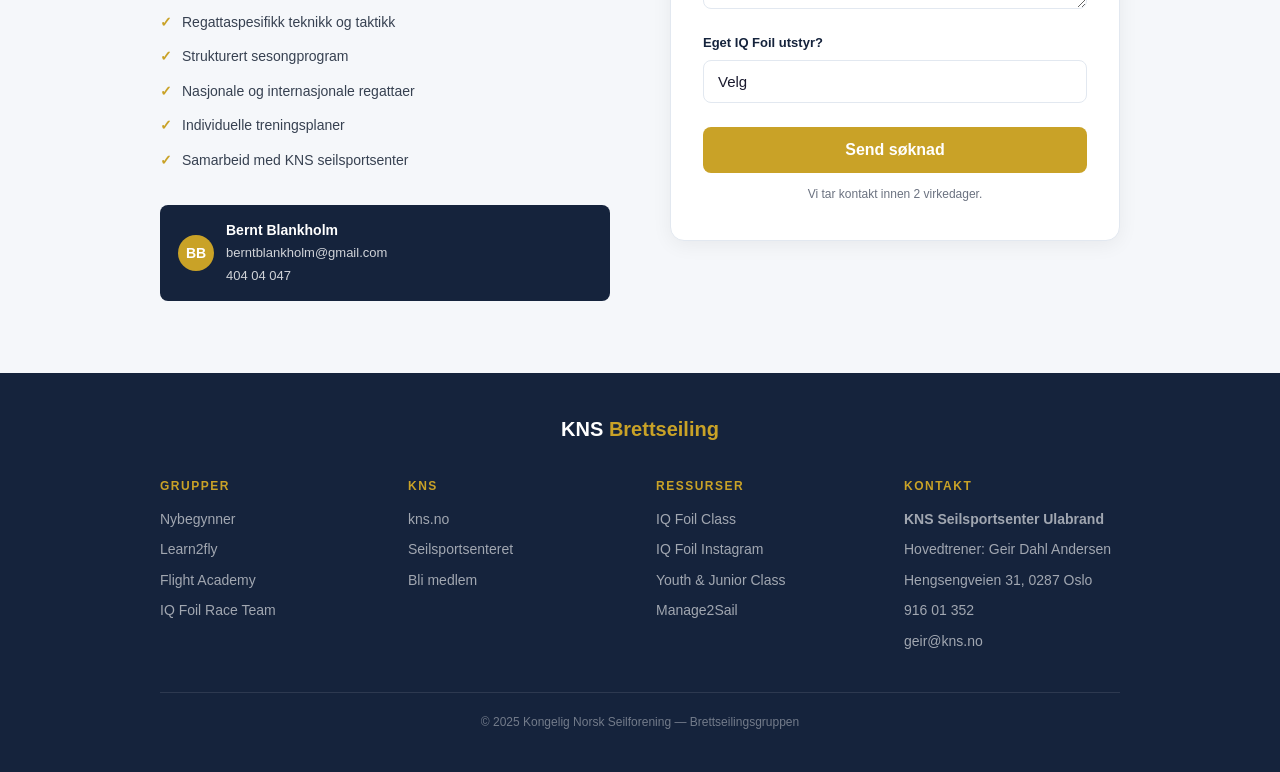
==== commit 6548b87a: "Bytt om beskrivelser L2F/Flight Academy, legg til gruppenavigasjon på undersider - Fikset feilplasse" ====
--- a/index.html
+++ b/index.html
@@ -10,8 +10,8 @@
 
     :root {
       --navy: #15233c;
-      --green: #61a229;
-      --green-dark: #4e8520;
+      --green: #c9a227;
+      --green-dark: #a8861e;
       --white: #ffffff;
       --light: #f5f7fa;
       --gray: #6b7280;
@@ -36,13 +36,14 @@
       justify-content: space-between;
     }
     nav .logo {
-      color: white;
-      font-size: 18px;
-      font-weight: 700;
-      letter-spacing: 0.5px;
       text-decoration: none;
-    }
-    nav .logo span { color: var(--green); }
+      display: flex;
+      align-items: center;
+    }
+    nav .nav-logo {
+      height: 40px;
+      width: auto;
+    }
 
     /* HERO */
     .hero {
@@ -50,7 +51,25 @@
       color: white;
       text-align: center;
       padding: 80px 24px 100px;
-    }
+      position: relative;
+      overflow: hidden;
+    }
+    .hero-video {
+      position: absolute !important;
+      inset: 0;
+      width: 100%;
+      height: 100%;
+      object-fit: cover;
+      z-index: 0 !important;
+    }
+    .hero-overlay {
+      position: absolute !important;
+      inset: 0;
+      background: var(--navy);
+      opacity: 0.6;
+      z-index: 1 !important;
+    }
+    .hero > * { position: relative; z-index: 2; }
     .hero .kicker {
       font-size: 13px;
       font-weight: 600;
@@ -312,6 +331,15 @@
     .contact-chip .name { font-weight: 700; }
     .contact-chip a { color: rgba(255,255,255,0.8); text-decoration: none; font-size: 13px; }
     .contact-chip a:hover { color: white; }
+
+    /* SECTION IMAGE */
+    .reg-image {
+      width: 100%;
+      border-radius: 12px;
+      margin-bottom: 24px;
+      object-fit: cover;
+      max-height: 320px;
+    }
 
     /* FORM */
     .reg-form {
@@ -399,22 +427,37 @@
     }
     footer a { color: rgba(255,255,255,0.6); text-decoration: none; }
     footer a:hover { color: white; }
-    footer .footer-brand { font-size: 16px; font-weight: 700; color: white; margin-bottom: 8px; }
+    footer .footer-brand { font-size: 20px; font-weight: 700; color: white; margin-bottom: 32px; }
     footer .footer-brand span { color: var(--green); }
-
+    .footer-inner { max-width: 960px; margin: 0 auto; }
+    .footer-links { display: grid; grid-template-columns: repeat(4, 1fr); gap: 32px; margin-bottom: 32px; text-align: left; }
+    .footer-col h4 { font-size: 12px; font-weight: 700; letter-spacing: 1.5px; text-transform: uppercase; color: var(--green); margin-bottom: 12px; }
+    .footer-col a, .footer-col p { display: block; font-size: 14px; color: rgba(255,255,255,0.6); margin-bottom: 8px; text-decoration: none; }
+    .footer-col a:hover { color: white; }
+    .footer-bottom { border-top: 1px solid rgba(255,255,255,0.1); padding-top: 20px; text-align: center; }
+    .footer-bottom p { font-size: 12px; color: rgba(255,255,255,0.4); }
+
+    @media (max-width: 720px) {
+      .footer-links { grid-template-columns: 1fr 1fr; }
+    }
     @media (max-width: 480px) {
       .form-row { grid-template-columns: 1fr; }
       .reg-form { padding: 24px 20px; }
+      .footer-links { grid-template-columns: 1fr; }
     }
   </style>
 </head>
 <body>
 
 <nav>
-  <a href="#" class="logo">KNS <span>Brettseiling</span></a>
+  <a href="index.html" class="logo"><img src="images/kns-logo.png" alt="KNS — Kongelig Norsk Seilforening" class="nav-logo" /></a>
 </nav>
 
 <section class="hero">
+  <video class="hero-video" autoplay muted loop playsinline poster="images/hero-foil.jpg">
+    <source src="images/hero-video.mp4" type="video/mp4">
+  </video>
+  <div class="hero-overlay"></div>
   <p class="kicker">Kongelig Norsk Seilforening</p>
   <h1>Brettseiling for alle nivåer</h1>
   <p>Fra første gang på brettet til IQ Foil på internasjonalt nivå — finn gruppen som passer deg.</p>
@@ -454,36 +497,28 @@
       <span class="level-badge badge-beginner">Nybegynner</span>
       <h3>Nybegynner</h3>
       <p>Kom i gang med brettet. Vi lærer deg alt fra utstyr og rigging til å seile i ulike vindretninger.</p>
-      <div class="price">2 995 kr</div>
-      <div class="price-sub">1 995 kr med eget utstyr</div>
-      <a href="#nybegynner" class="btn-outline">Meld deg på</a>
+      <a href="nybegynner.html" class="btn-outline">Les mer</a>
     </div>
     <div class="group-card">
       <div class="icon">💨</div>
       <span class="level-badge badge-intermediate">Videregående</span>
       <h3>Learn2fly</h3>
-      <p>Ta brettseilingen til neste nivå — trapes, fotstropper, fart og presis teknikk i alle vindforhold.</p>
-      <div class="price">2 995 kr</div>
-      <div class="price-sub">1 995 kr med eget utstyr</div>
-      <a href="#learn2fly" class="btn-outline">Meld deg på</a>
+      <p>Lær å foile. Fra første takeoff til kontroll i lufta — for deg som er klar for å forlate vannet.</p>
+      <a href="learn2fly.html" class="btn-outline">Les mer</a>
     </div>
     <div class="group-card">
       <div class="icon">🚀</div>
       <span class="level-badge badge-advanced">Avansert</span>
       <h3>Flight Academy</h3>
-      <p>Lær å foile. Fra første takeoff til kontroll i lufta — for deg som er klar for å forlate vannet.</p>
-      <div class="price">Kontakt for pris</div>
-      <div class="price-sub">&nbsp;</div>
-      <a href="#flight-academy" class="btn-outline">Meld deg på</a>
+      <p>Ta brettseilingen til neste nivå — trapes, fotstropper, fart og presis teknikk i alle vindforhold.</p>
+      <a href="flight-academy.html" class="btn-outline">Les mer</a>
     </div>
     <div class="group-card">
       <div class="icon">🏆</div>
       <span class="level-badge badge-elite">Elite</span>
       <h3>IQ Foil Race Team</h3>
       <p>Strukturert regattaseiling på IQ Foil. Trening og konkurranser på nasjonalt og internasjonalt nivå.</p>
-      <div class="price">Kontakt for pris</div>
-      <div class="price-sub">&nbsp;</div>
-      <a href="#iqfoil" class="btn-outline">Meld deg på</a>
+      <a href="iqfoil.html" class="btn-outline">Les mer</a>
     </div>
   </div>
 </section>
@@ -492,6 +527,7 @@
 <section class="reg-section" id="nybegynner">
   <div class="reg-inner">
     <div class="reg-info">
+      <img src="images/nybegynner/IMG_0734.jpeg" alt="To unge brettseilere med redningsvester på vannet" class="reg-image" />
       <span class="tag badge-beginner">Nybegynner</span>
       <h2>Start reisen din på brettet</h2>
       <p>Et komplett nybegynnerkurs der du lærer alt du trenger for å seile selvstendig. Ingen forkunnskaper kreves.</p>
@@ -558,6 +594,7 @@
 <section class="reg-section" id="learn2fly">
   <div class="reg-inner">
     <div class="reg-info">
+      <img src="images/nybegynner/DSC_3105.jpeg" alt="Brettseilere med Severne-seil" class="reg-image" />
       <span class="tag badge-intermediate">Videregående</span>
       <h2>Learn2fly — ta det til neste nivå</h2>
       <p>For deg som kan stå på brettet og er klar for å mestre det. Trapes, fotstropper, fart og full kontroll i alle vindforhold.</p>
@@ -629,6 +666,7 @@
 <section class="reg-section" id="flight-academy">
   <div class="reg-inner">
     <div class="reg-info">
+      <img src="images/learn2fly/DSC_3001.jpeg" alt="Foilseiler løfter seg av vannet" class="reg-image" />
       <span class="tag badge-advanced">Avansert</span>
       <h2>Flight Academy — foil for første gang</h2>
       <p>For erfarne brettseilere som er klare for å løfte seg av vannet. Fra første takeoff til kontroll og fart på foilen.</p>
@@ -709,6 +747,7 @@
 <section class="reg-section" id="iqfoil">
   <div class="reg-inner">
     <div class="reg-info">
+      <img src="images/iqfoil/IMG_3701.jpeg" alt="IQ Foil-seilere i regatta" class="reg-image" />
       <span class="tag badge-elite">Elite</span>
       <h2>IQ Foil Race Team</h2>
       <p>Strukturert regattaseiling for ambisiøse foilere. Trening mot nasjonale og internasjonale konkurranser i den olympiske IQ Foil-klassen.</p>
@@ -781,9 +820,42 @@
 </section>
 
 <footer>
-  <div class="footer-brand">KNS <span>Brettseiling</span></div>
-  <p>Kongelig Norsk Seilforening · Seilsportsenteret Ulabrand · Hengsengveien 31, 0287 Oslo</p>
-  <p style="margin-top:8px"><a href="https://www.kns.no">kns.no</a></p>
+  <div class="footer-inner">
+    <div class="footer-brand">KNS <span>Brettseiling</span></div>
+    <div class="footer-links">
+      <div class="footer-col">
+        <h4>Grupper</h4>
+        <a href="nybegynner.html">Nybegynner</a>
+        <a href="learn2fly.html">Learn2fly</a>
+        <a href="flight-academy.html">Flight Academy</a>
+        <a href="iqfoil.html">IQ Foil Race Team</a>
+      </div>
+      <div class="footer-col">
+        <h4>KNS</h4>
+        <a href="https://www.kns.no" target="_blank">kns.no</a>
+        <a href="https://www.kns.no/seilsport" target="_blank">Seilsportsenteret</a>
+        <a href="https://www.kns.no/medlemskap" target="_blank">Bli medlem</a>
+      </div>
+      <div class="footer-col">
+        <h4>Ressurser</h4>
+        <a href="https://www.iqfoilclassofficial.org/" target="_blank">IQ Foil Class</a>
+        <a href="https://www.instagram.com/iqfoilclass/" target="_blank">IQ Foil Instagram</a>
+        <a href="https://www.iqfoilyouthjuniorclass.org/" target="_blank">Youth & Junior Class</a>
+        <a href="https://manage2sail.com/no" target="_blank">Manage2Sail</a>
+      </div>
+      <div class="footer-col">
+        <h4>Kontakt</h4>
+        <p><strong>KNS Seilsportsenter Ulabrand</strong></p>
+        <p>Hovedtrener: Geir Dahl Andersen</p>
+        <p>Hengsengveien 31, 0287 Oslo</p>
+        <a href="tel:91601352">916 01 352</a>
+        <a href="mailto:geir@kns.no">geir@kns.no</a>
+      </div>
+    </div>
+    <div class="footer-bottom">
+      <p>&copy; 2025 Kongelig Norsk Seilforening — Brettseilingsgruppen</p>
+    </div>
+  </div>
 </footer>
 
 <script>
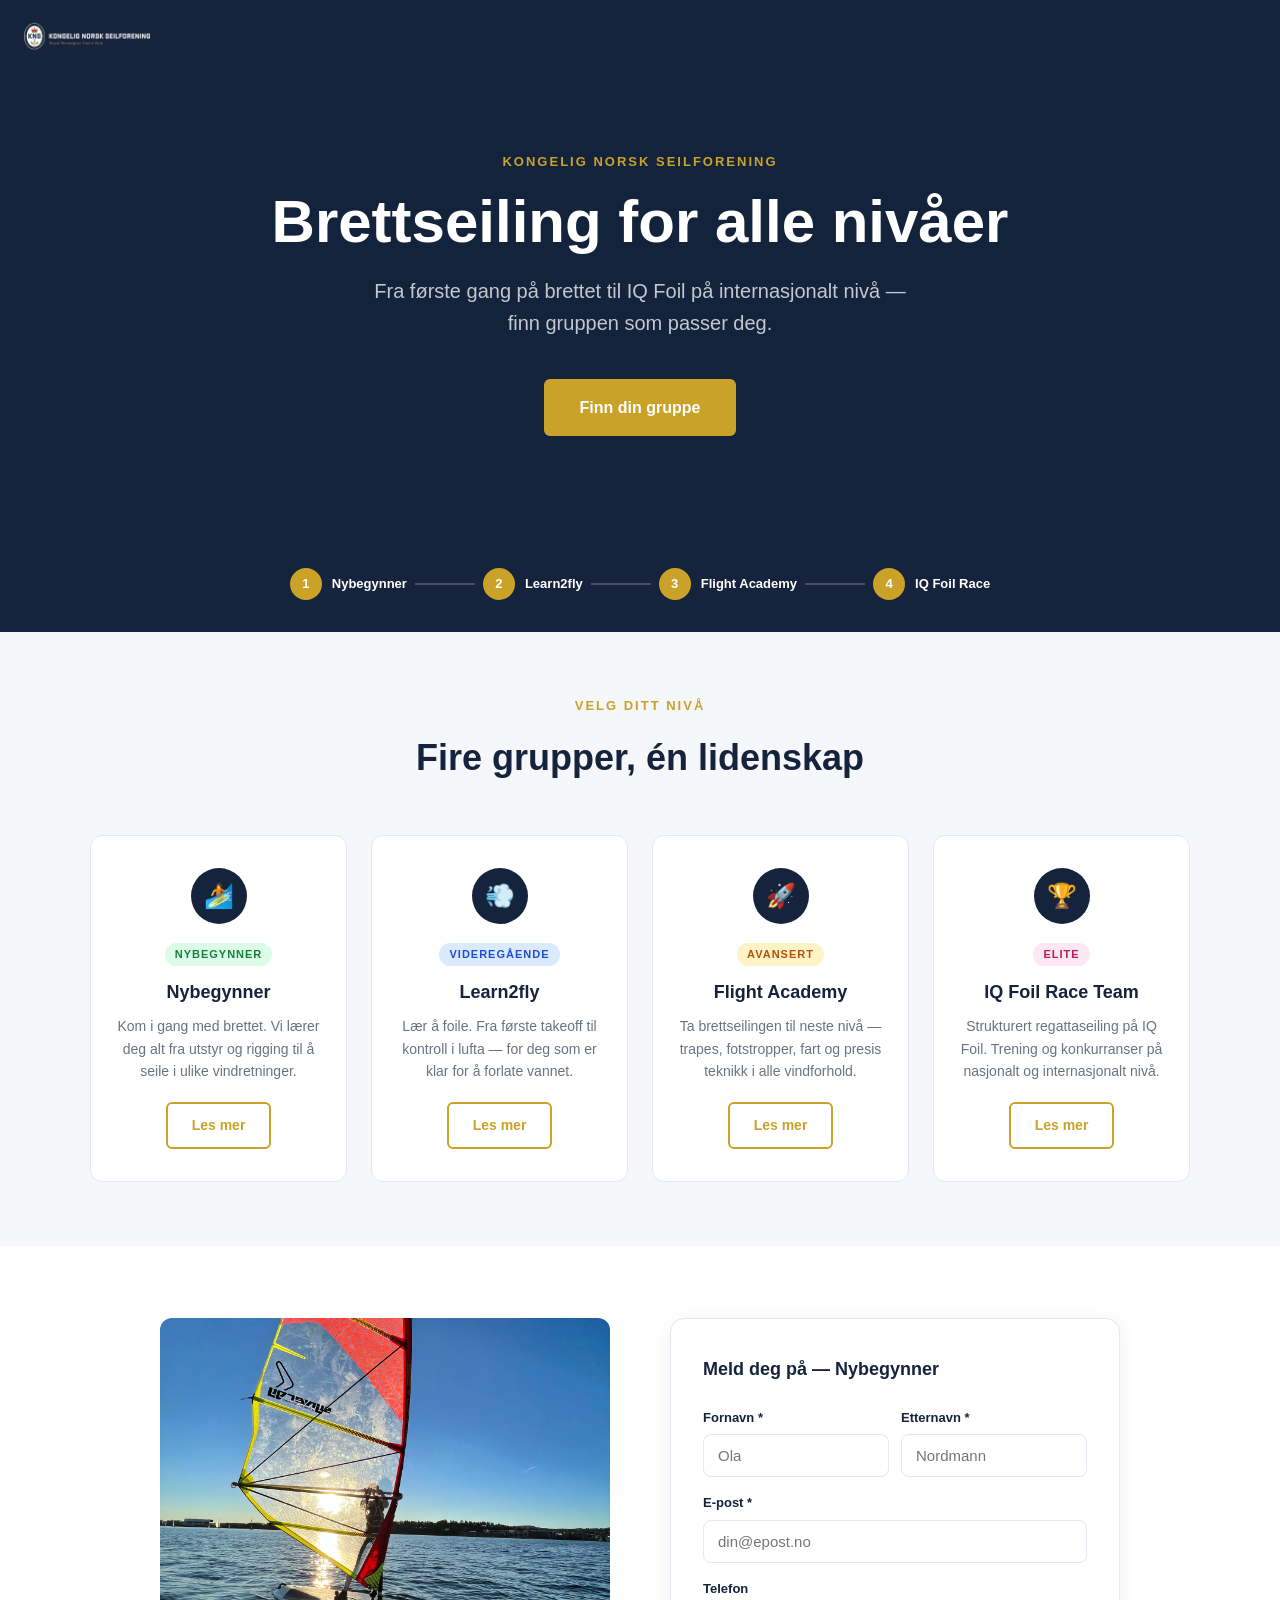
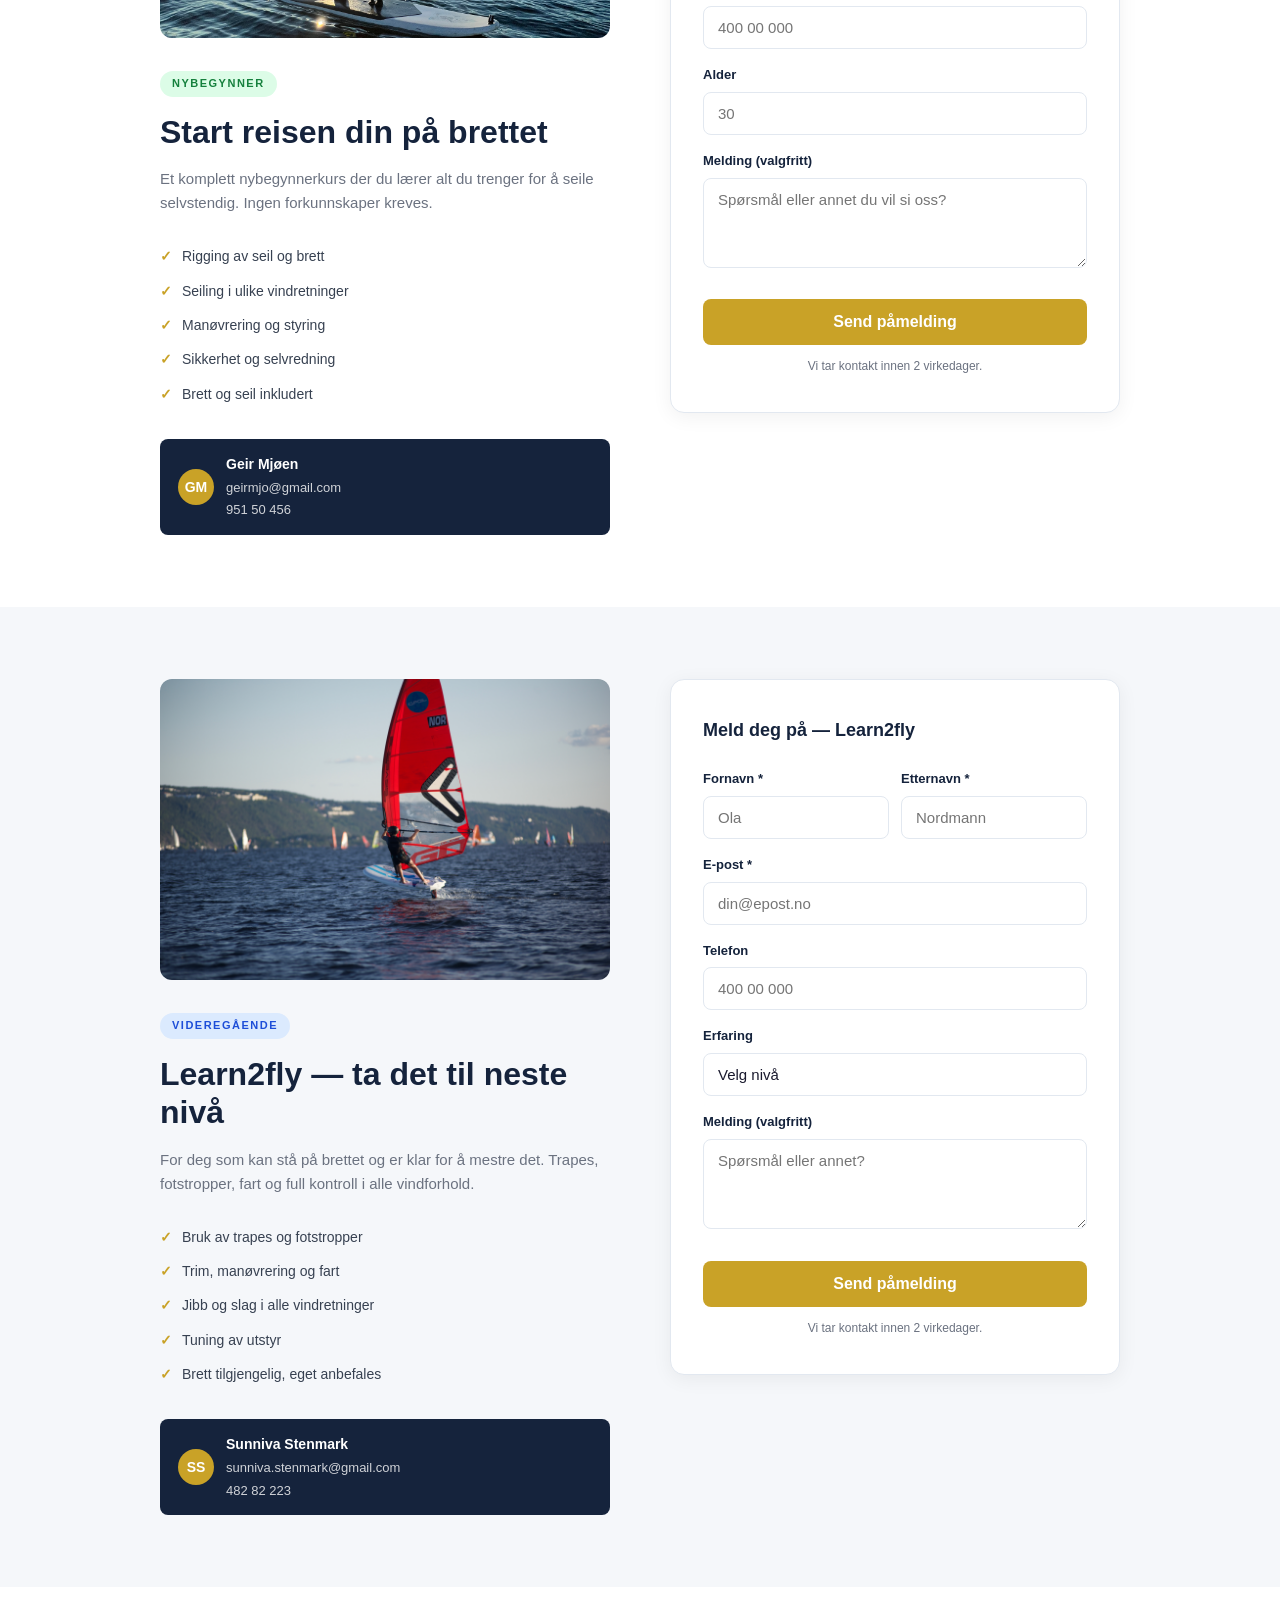
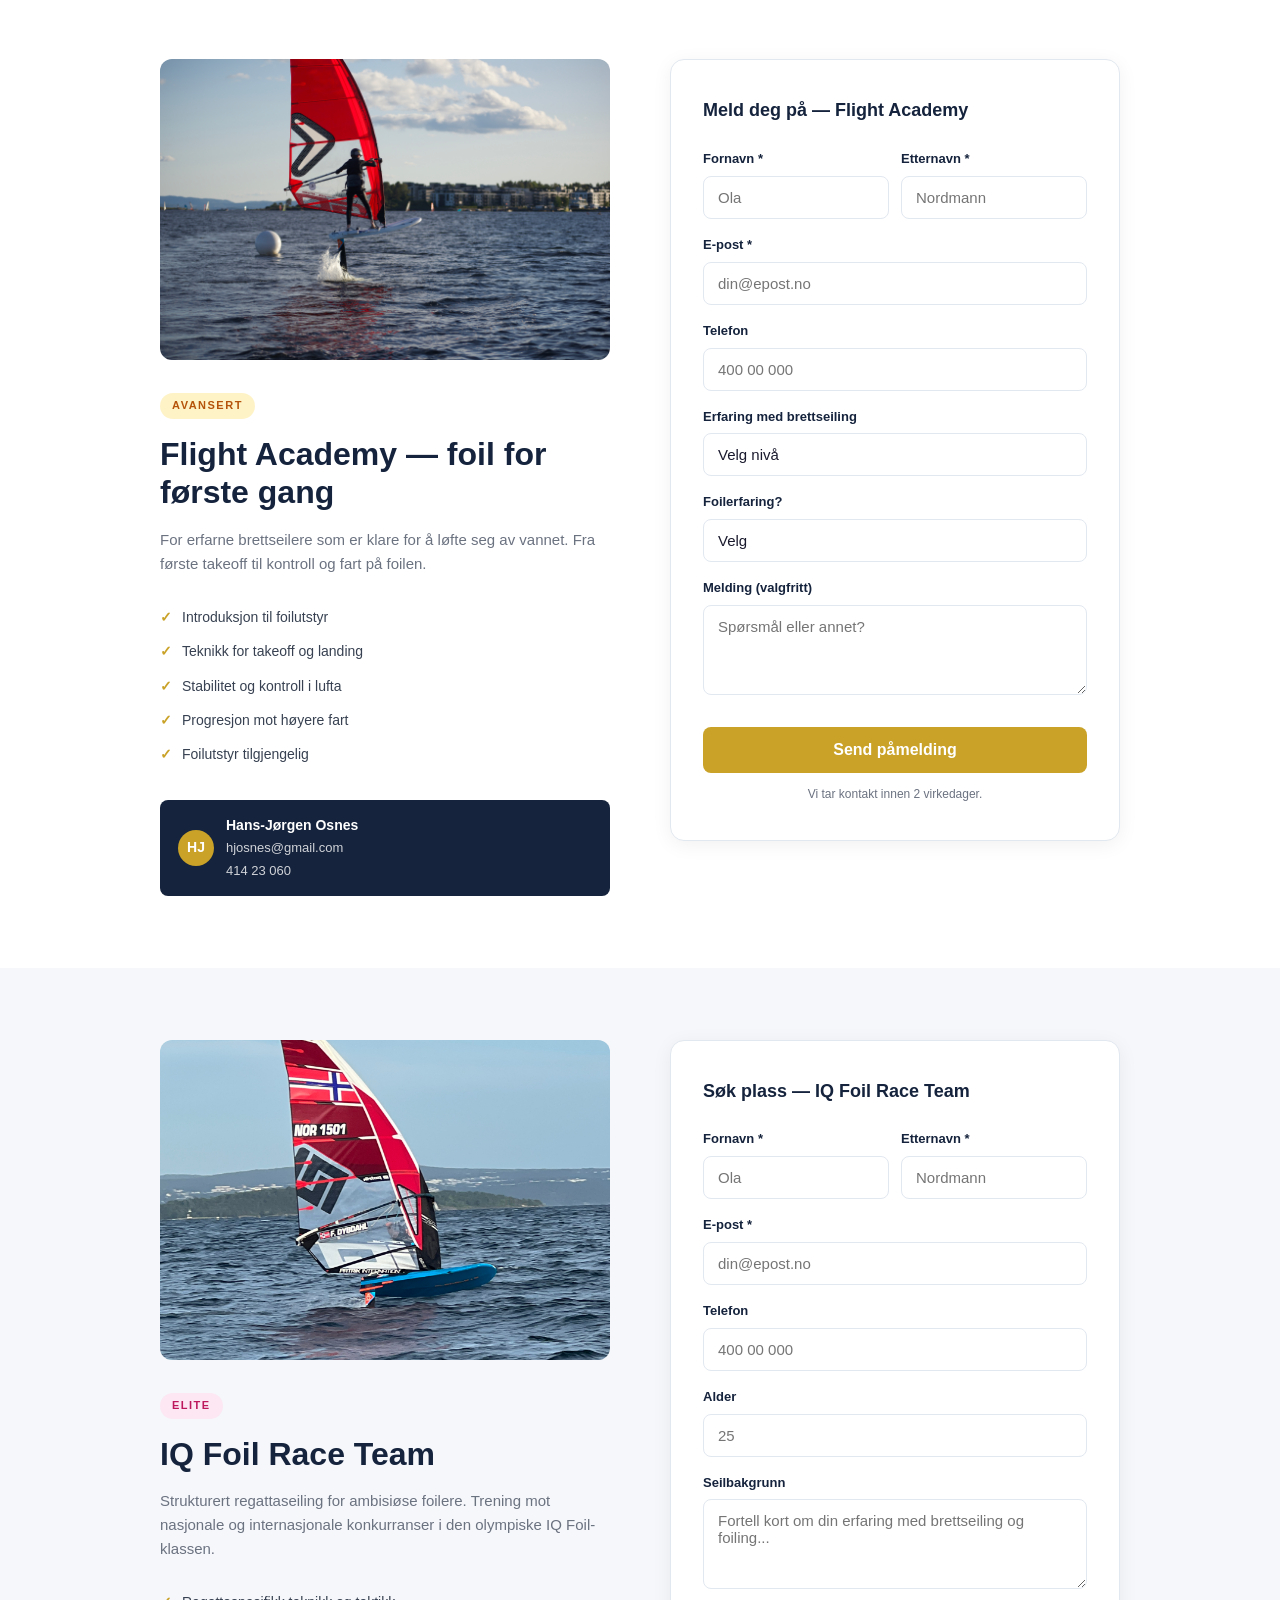
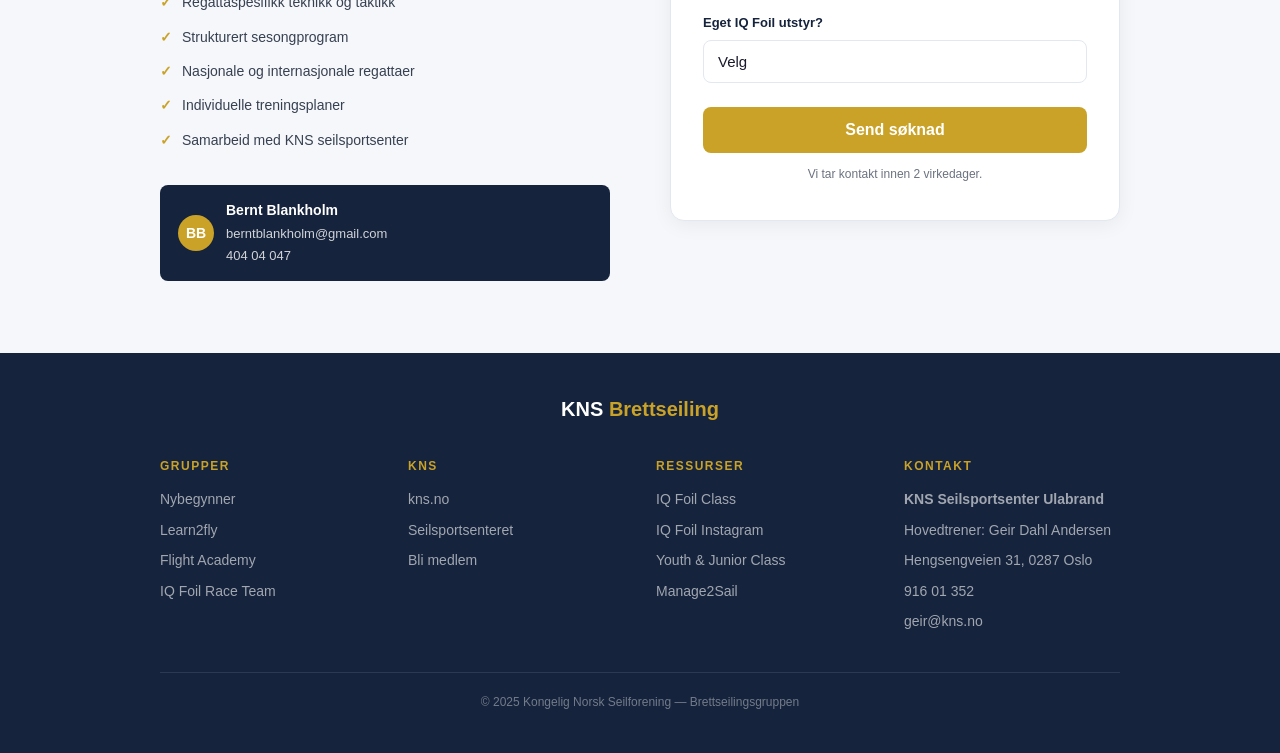
==== commit 9ff1d42f: "Bytt L2F-bilde til DSC_3025 (foilseiler i fart) Co-Authored-By: Claude Opus 4.6 <noreply@anthropic.c" ====
--- a/index.html
+++ b/index.html
@@ -594,7 +594,7 @@
 <section class="reg-section" id="learn2fly">
   <div class="reg-inner">
     <div class="reg-info">
-      <img src="images/nybegynner/DSC_3105.jpeg" alt="Brettseilere med Severne-seil" class="reg-image" />
+      <img src="images/learn2fly/DSC_3025.jpeg" alt="Brettseilere i fart på vannet" class="reg-image" />
       <span class="tag badge-intermediate">Videregående</span>
       <h2>Learn2fly — ta det til neste nivå</h2>
       <p>For deg som kan stå på brettet og er klar for å mestre det. Trapes, fotstropper, fart og full kontroll i alle vindforhold.</p>
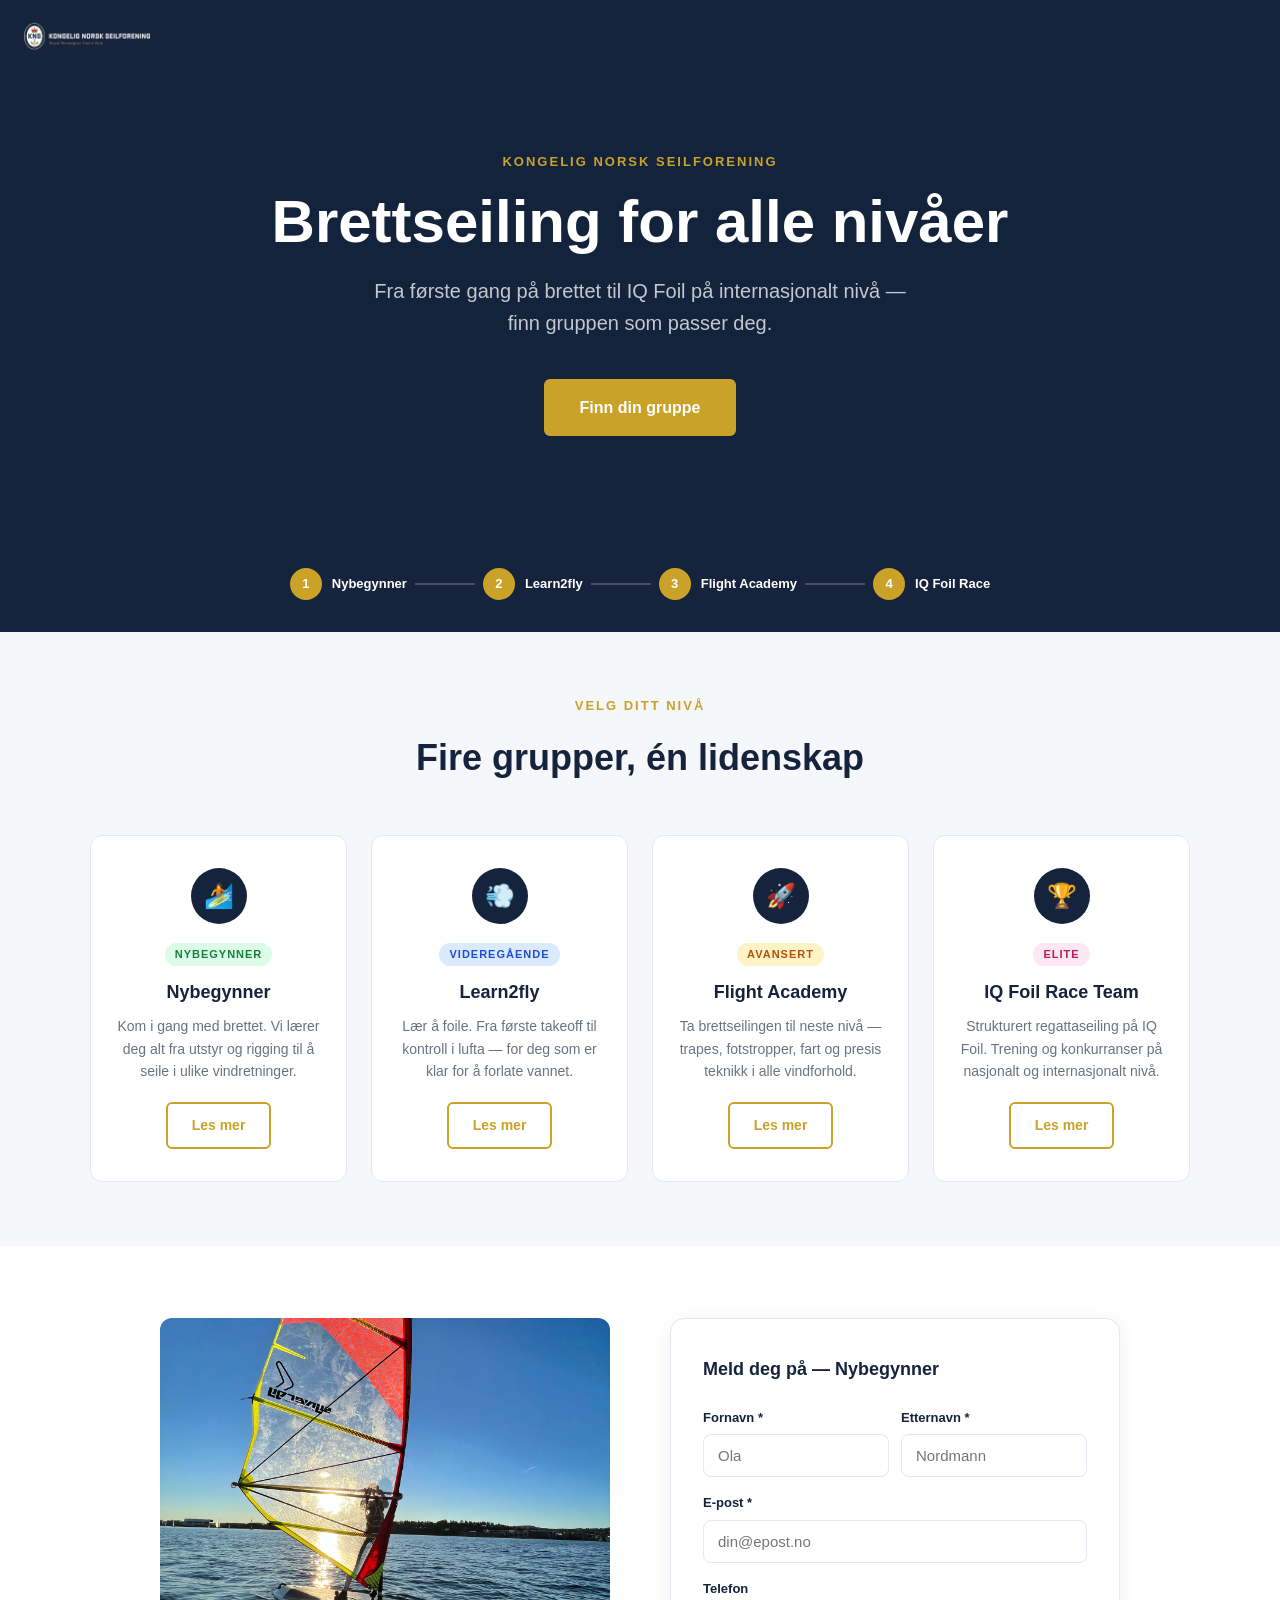
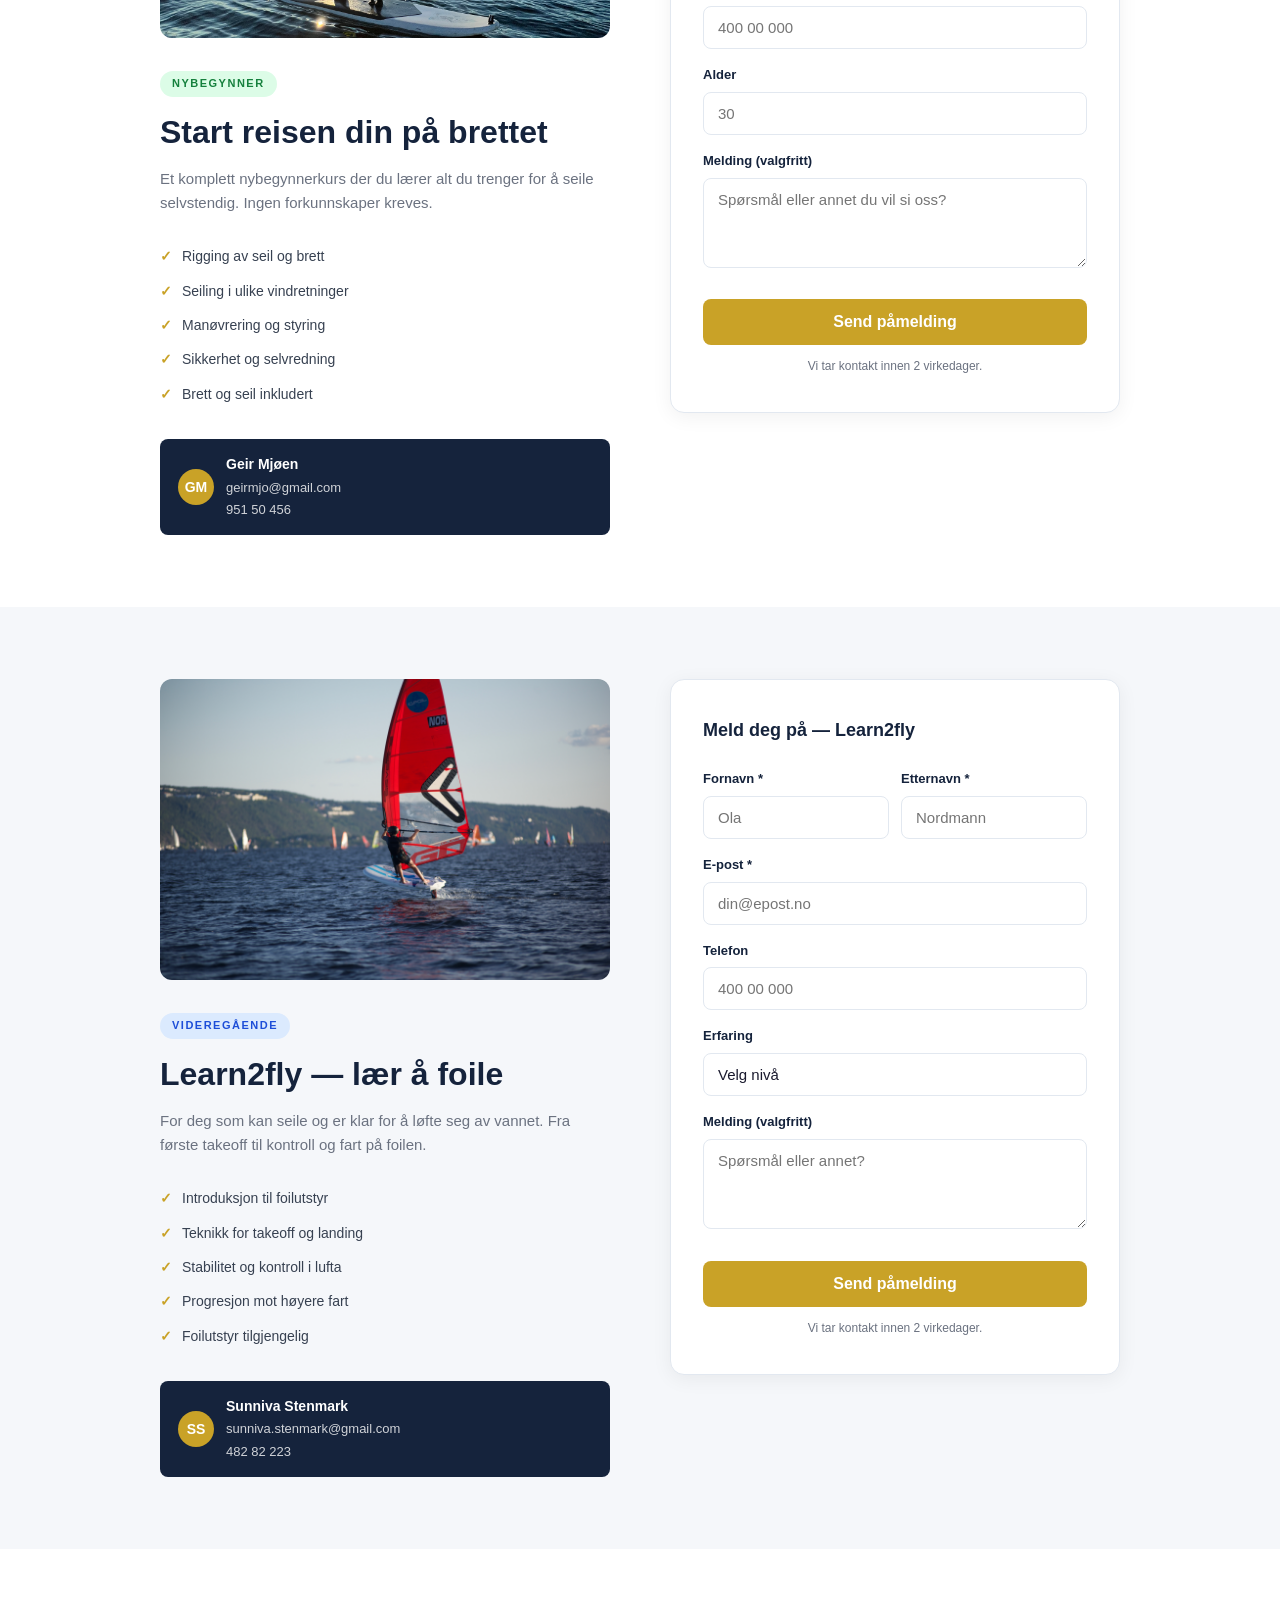
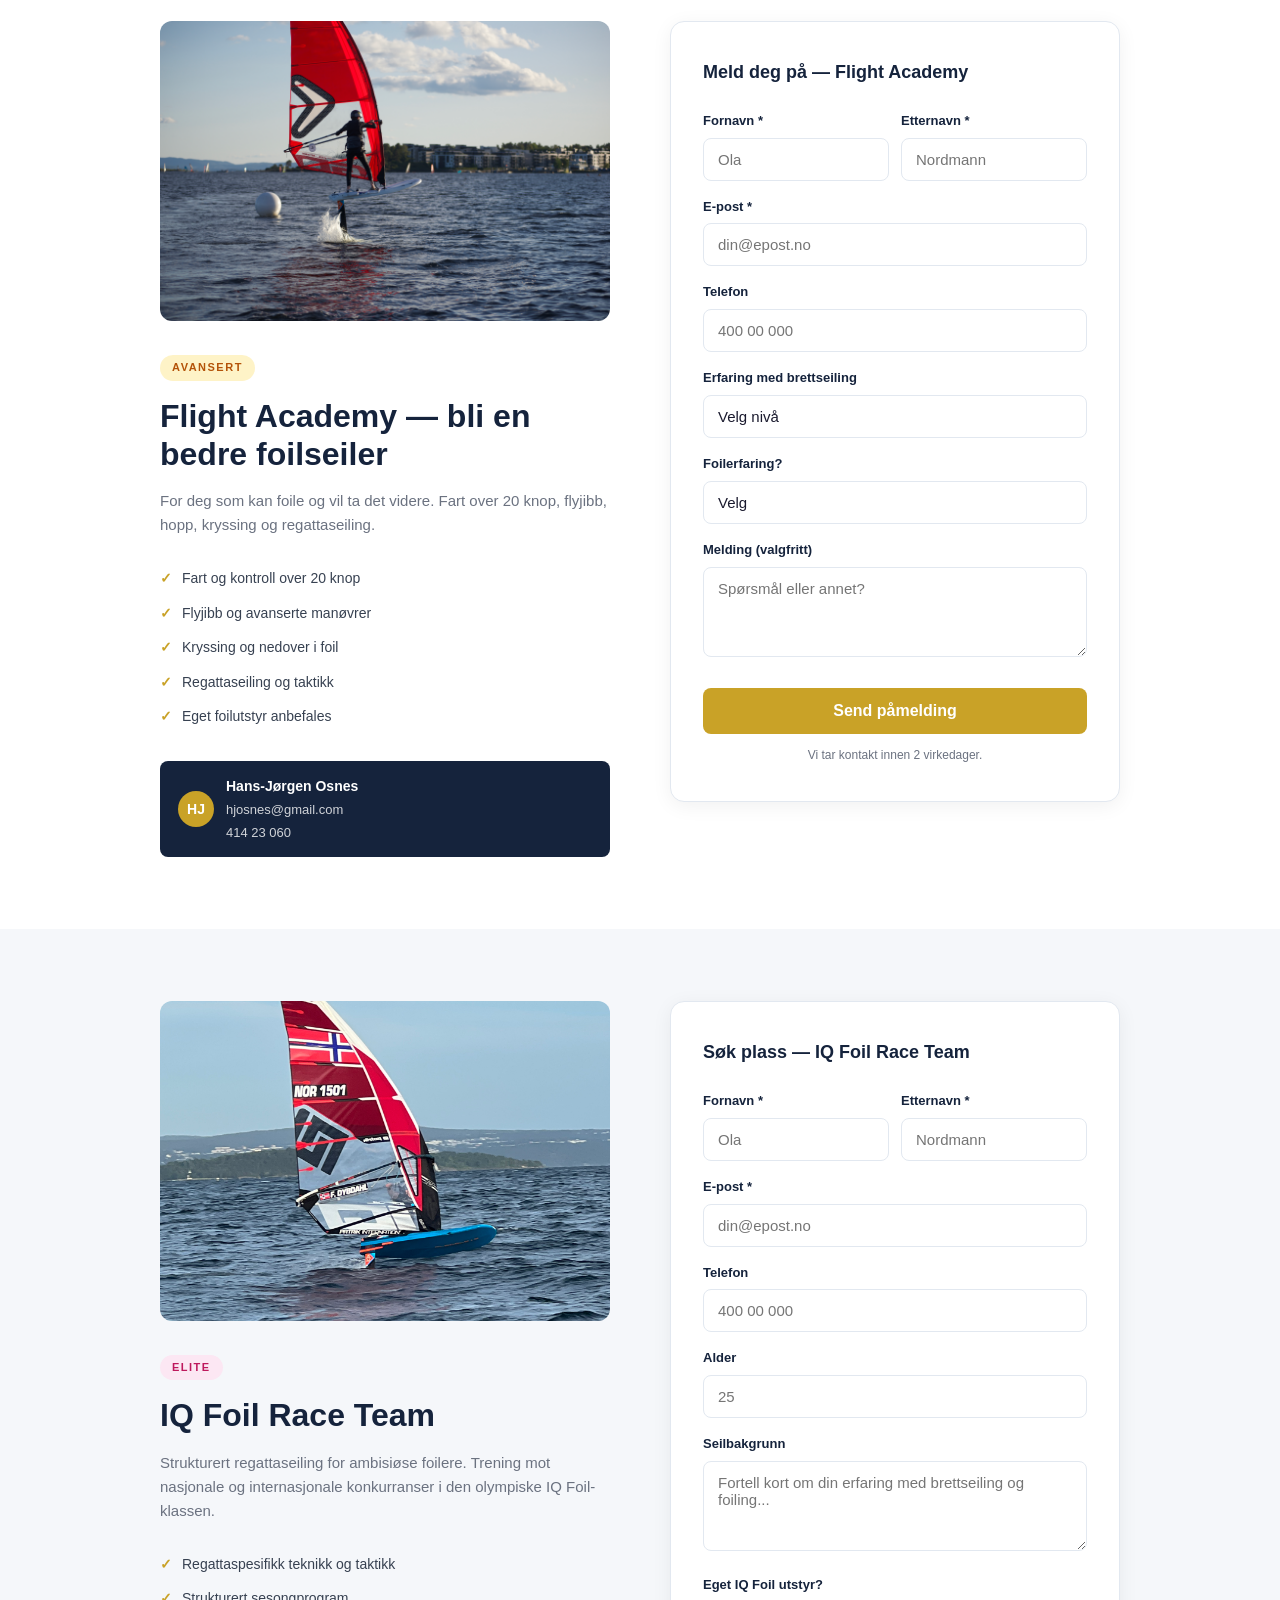
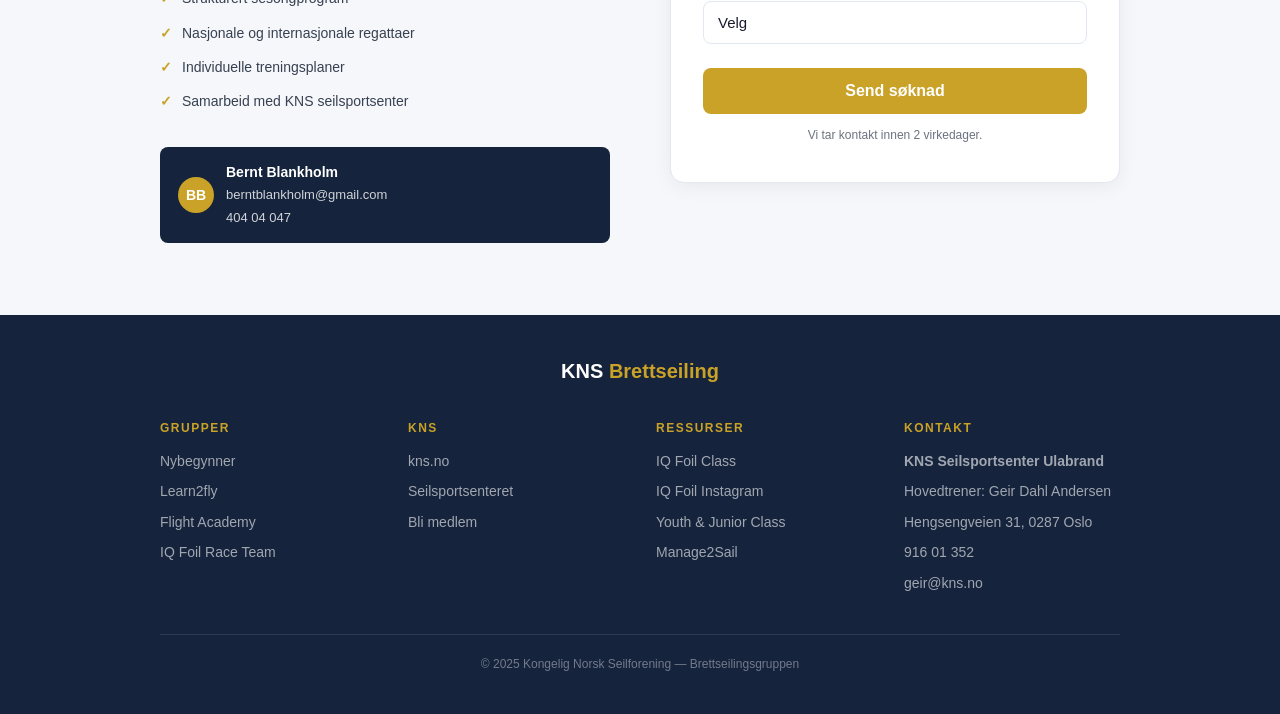
==== commit a898977e: "Fiks sammenblanding L2F/Flight Academy på forsiden L2F = lær å foile (intro til foil, takeoff, kontr" ====
--- a/index.html
+++ b/index.html
@@ -572,7 +572,7 @@
         </div>
         <div class="form-group">
           <label for="nb-alder">Alder</label>
-          <input type="number" id="nb-alder" name="alder" placeholder="30" min="8" max="99" />
+          <input type="number" id="nb-alder" name="alder" placeholder="30" min="7" max="99" />
         </div>
         <div class="form-group">
           <label for="nb-melding">Melding (valgfritt)</label>
@@ -596,14 +596,14 @@
     <div class="reg-info">
       <img src="images/learn2fly/DSC_3025.jpeg" alt="Brettseilere i fart på vannet" class="reg-image" />
       <span class="tag badge-intermediate">Videregående</span>
-      <h2>Learn2fly — ta det til neste nivå</h2>
-      <p>For deg som kan stå på brettet og er klar for å mestre det. Trapes, fotstropper, fart og full kontroll i alle vindforhold.</p>
+      <h2>Learn2fly — lær å foile</h2>
+      <p>For deg som kan seile og er klar for å løfte seg av vannet. Fra første takeoff til kontroll og fart på foilen.</p>
       <ul>
-        <li>Bruk av trapes og fotstropper</li>
-        <li>Trim, manøvrering og fart</li>
-        <li>Jibb og slag i alle vindretninger</li>
-        <li>Tuning av utstyr</li>
-        <li>Brett tilgjengelig, eget anbefales</li>
+        <li>Introduksjon til foilutstyr</li>
+        <li>Teknikk for takeoff og landing</li>
+        <li>Stabilitet og kontroll i lufta</li>
+        <li>Progresjon mot høyere fart</li>
+        <li>Foilutstyr tilgjengelig</li>
       </ul>
       <div class="contact-chip">
         <div class="avatar">SS</div>
@@ -668,14 +668,14 @@
     <div class="reg-info">
       <img src="images/learn2fly/DSC_3001.jpeg" alt="Foilseiler løfter seg av vannet" class="reg-image" />
       <span class="tag badge-advanced">Avansert</span>
-      <h2>Flight Academy — foil for første gang</h2>
-      <p>For erfarne brettseilere som er klare for å løfte seg av vannet. Fra første takeoff til kontroll og fart på foilen.</p>
+      <h2>Flight Academy — bli en bedre foilseiler</h2>
+      <p>For deg som kan foile og vil ta det videre. Fart over 20 knop, flyjibb, hopp, kryssing og regattaseiling.</p>
       <ul>
-        <li>Introduksjon til foilutstyr</li>
-        <li>Teknikk for takeoff og landing</li>
-        <li>Stabilitet og kontroll i lufta</li>
-        <li>Progresjon mot høyere fart</li>
-        <li>Foilutstyr tilgjengelig</li>
+        <li>Fart og kontroll over 20 knop</li>
+        <li>Flyjibb og avanserte manøvrer</li>
+        <li>Kryssing og nedover i foil</li>
+        <li>Regattaseiling og taktikk</li>
+        <li>Eget foilutstyr anbefales</li>
       </ul>
       <div class="contact-chip">
         <div class="avatar">HJ</div>
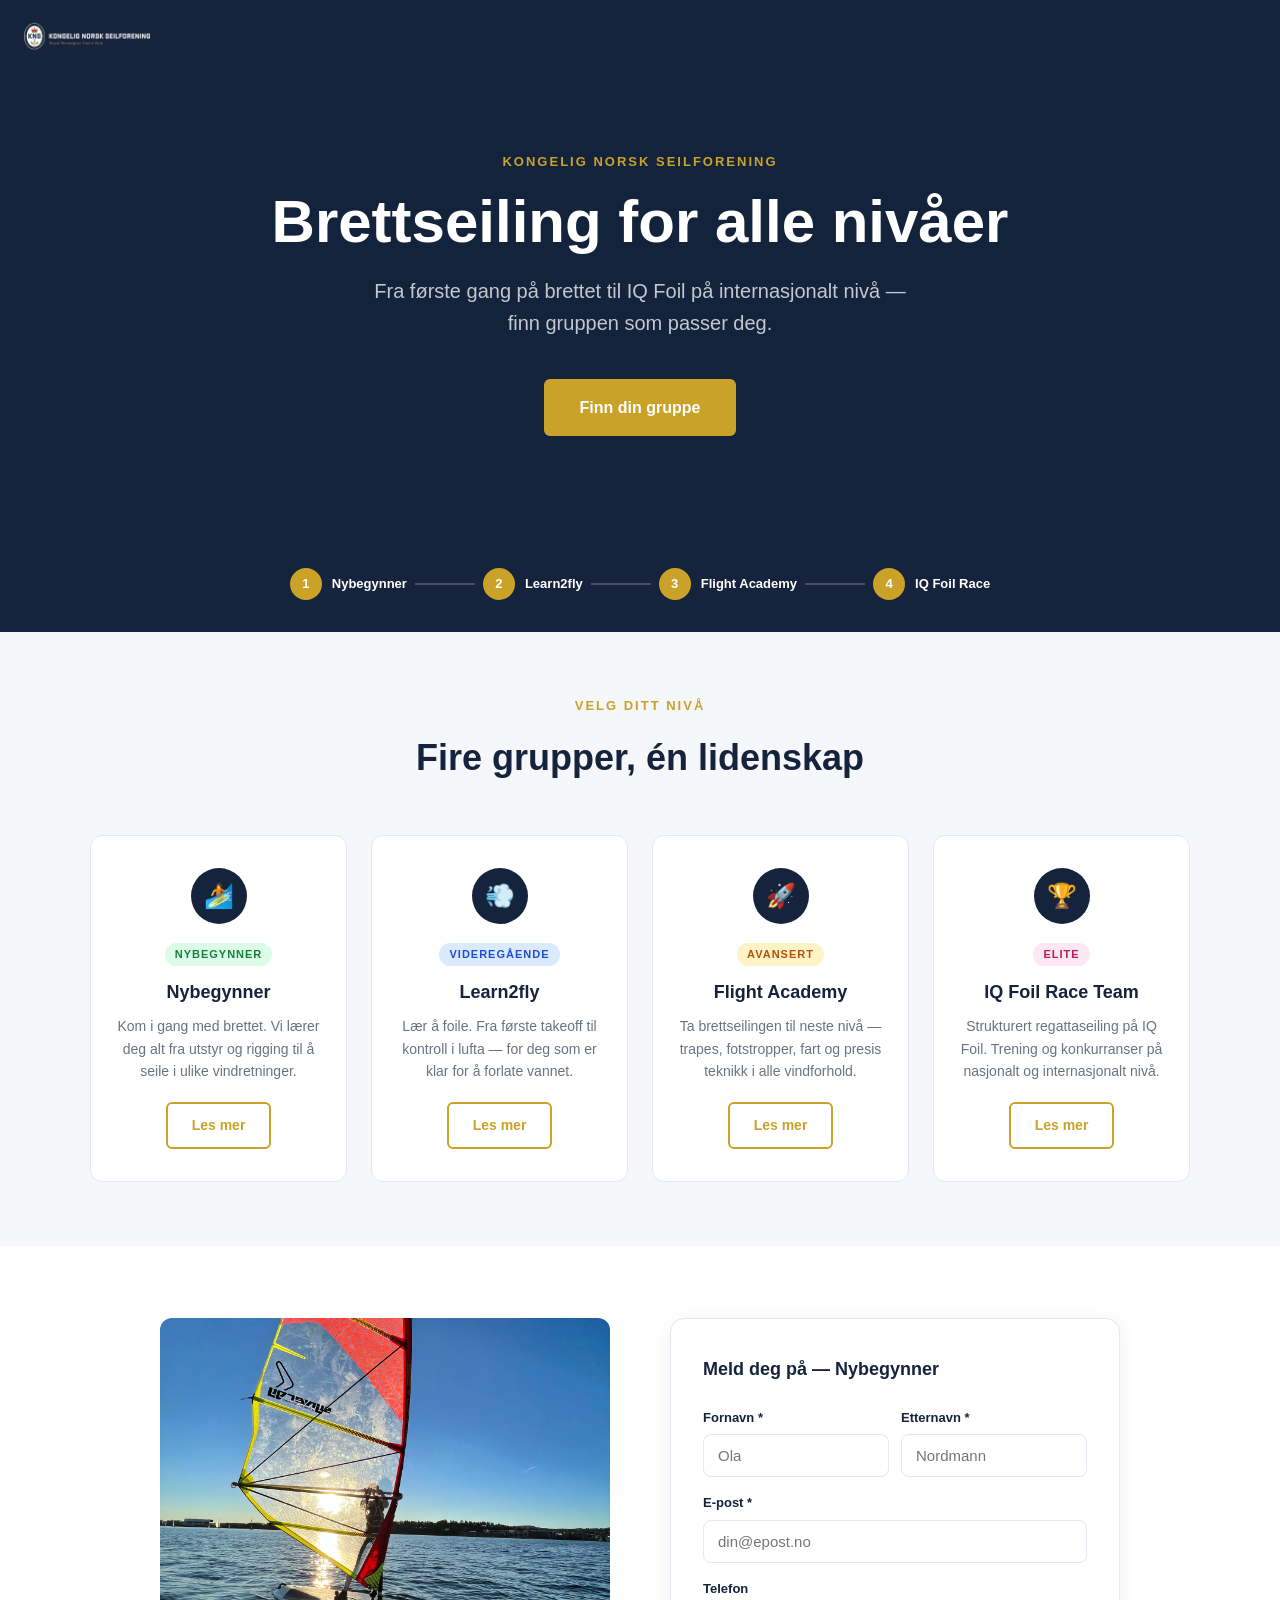
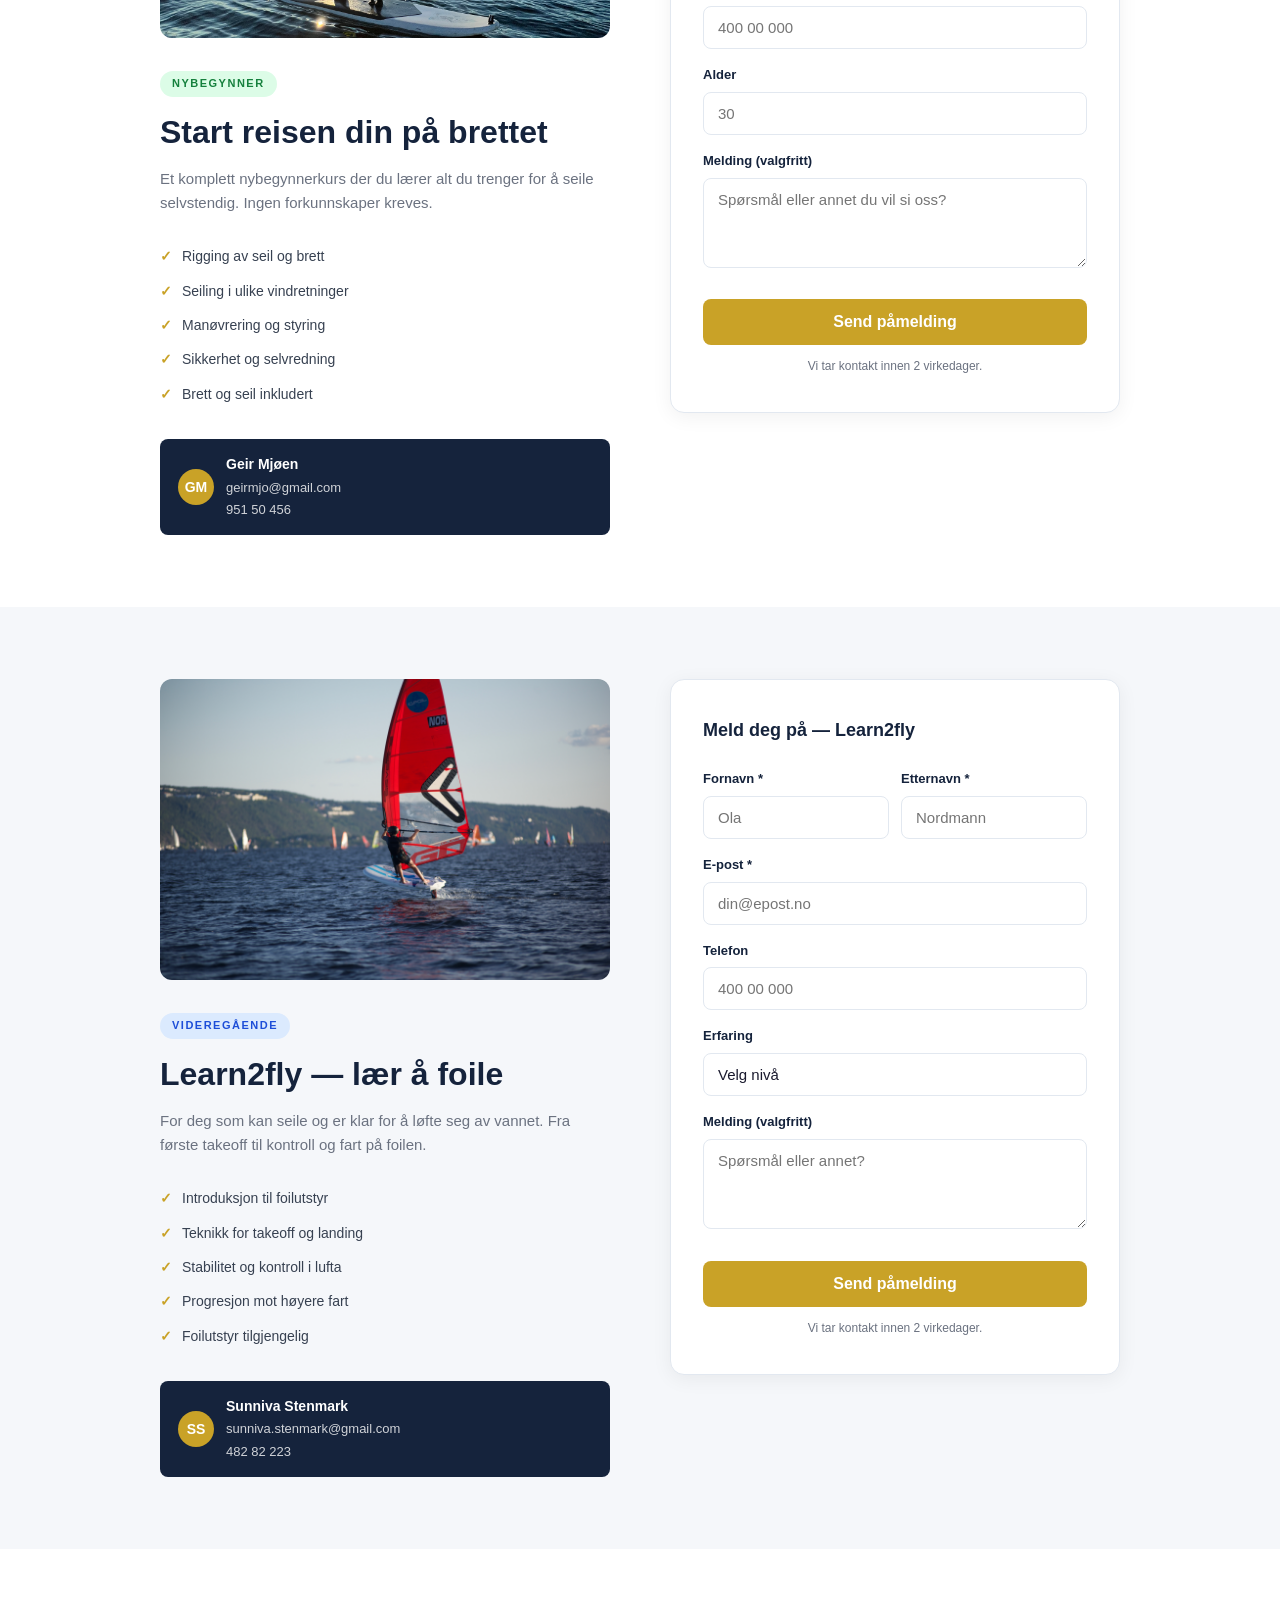
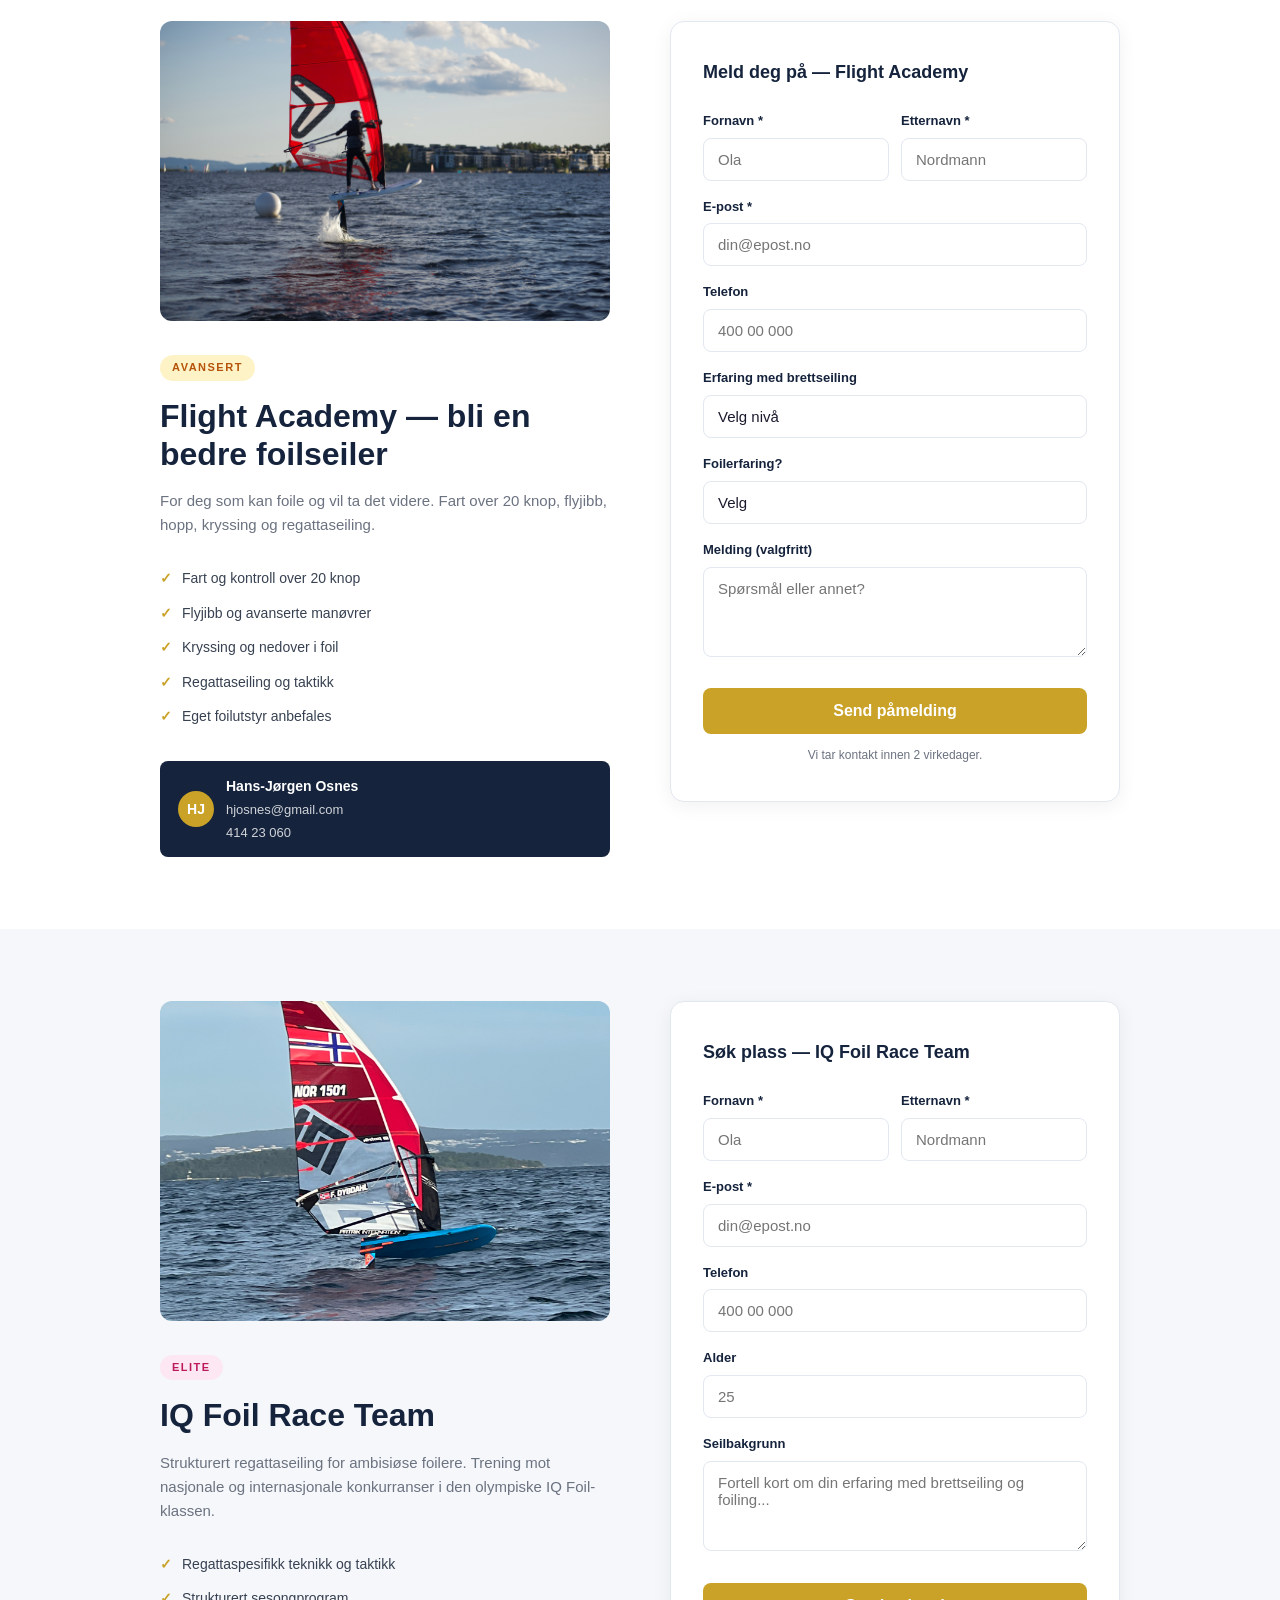
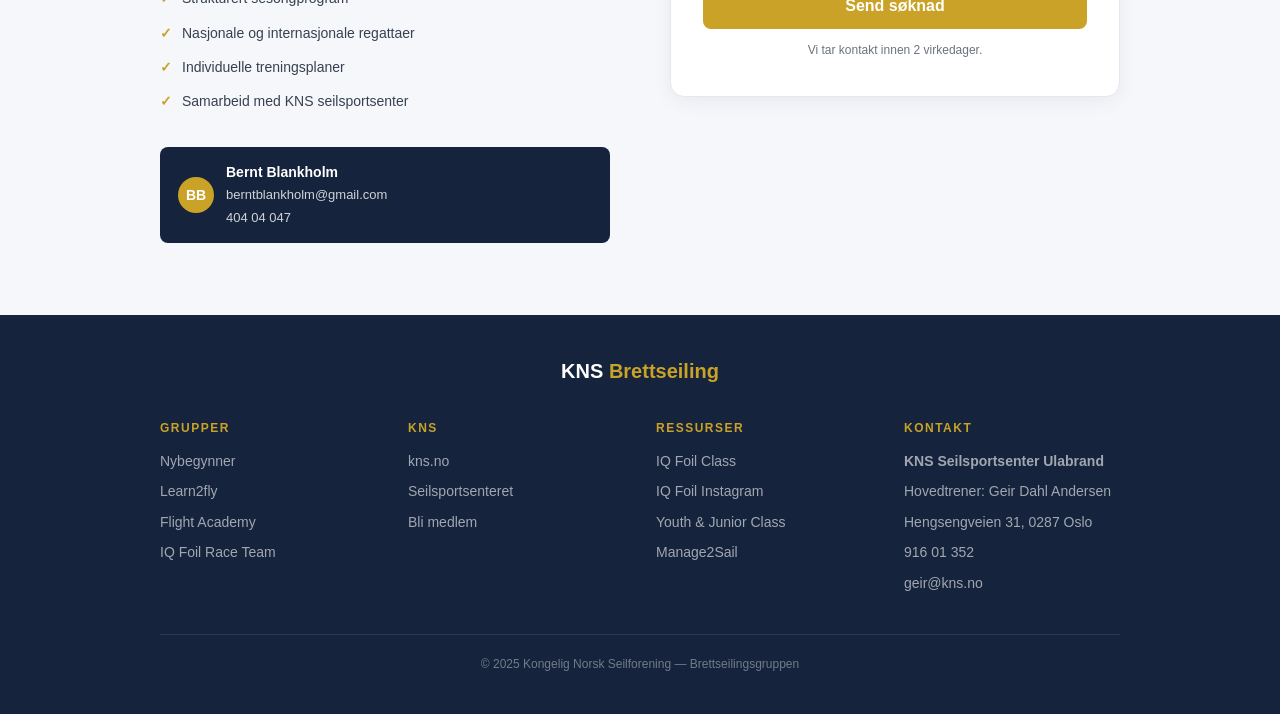
==== commit b7ca3e2d: "Fjern utstyrsfelt fra IQ Foil-skjemaet (alle har eget utstyr) Co-Authored-By: Claude Opus 4.6 <norep" ====
--- a/index.html
+++ b/index.html
@@ -798,15 +798,6 @@
           <label for="iq-bakgrunn">Seilbakgrunn</label>
           <textarea id="iq-bakgrunn" name="bakgrunn" placeholder="Fortell kort om din erfaring med brettseiling og foiling..."></textarea>
         </div>
-        <div class="form-group">
-          <label for="iq-utstyr">Eget IQ Foil utstyr?</label>
-          <select id="iq-utstyr" name="utstyr">
-            <option value="">Velg</option>
-            <option>Ja, fullrig</option>
-            <option>Delvis utstyr</option>
-            <option>Nei, trenger utstyr</option>
-          </select>
-        </div>
         <button type="submit" class="btn-submit">Send søknad</button>
         <p class="form-note">Vi tar kontakt innen 2 virkedager.</p>
       </form>
